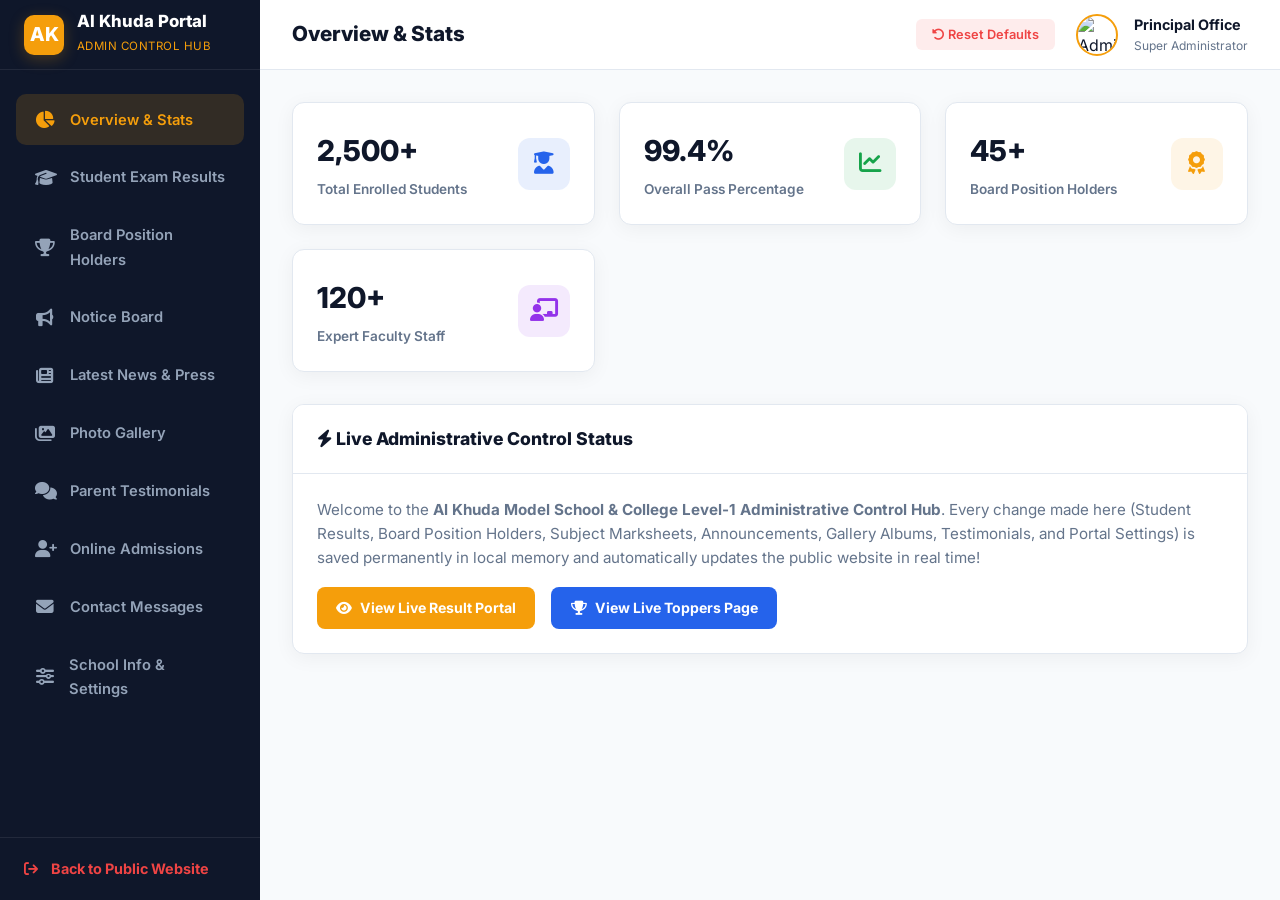
==== dashboard/index.html @ bf07788f "Initial commit" ====
<!DOCTYPE html>
<html lang="en">
<head>
  <meta charset="UTF-8">
  <meta name="viewport" content="width=device-width, initial-scale=1.0">
  <title>Central Admin & Data Control Dashboard | Al Khuda Model School & College</title>
  
  <link rel="stylesheet" href="https://cdnjs.cloudflare.com/ajax/libs/font-awesome/6.4.0/css/all.min.css">
  <link rel="stylesheet" href="../styles.css?v=90.0">
  <link rel="stylesheet" href="dashboard.css?v=90.0">
</head>
<body>

  <!-- Admin Sidebar -->
  <aside class="sidebar">
    <div class="sidebar-header">
      <div class="logo-icon">AK</div>
      <div class="logo-text">
        <h2>Al Khuda Portal</h2>
        <span>Admin Control Hub</span>
      </div>
    </div>

    <nav class="sidebar-menu">
      <div class="menu-item active" data-tab="tab-overview">
        <i class="fa-solid fa-chart-pie"></i>
        <span>Overview & Stats</span>
      </div>
      <div class="menu-item" data-tab="tab-results">
        <i class="fa-solid fa-graduation-cap"></i>
        <span>Student Exam Results</span>
      </div>
      <div class="menu-item" data-tab="tab-toppers">
        <i class="fa-solid fa-trophy"></i>
        <span>Board Position Holders</span>
      </div>
      <div class="menu-item" data-tab="tab-notices">
        <i class="fa-solid fa-bullhorn"></i>
        <span>Notice Board</span>
      </div>
      <div class="menu-item" data-tab="tab-news">
        <i class="fa-solid fa-newspaper"></i>
        <span>Latest News & Press</span>
      </div>
      <div class="menu-item" data-tab="tab-gallery">
        <i class="fa-solid fa-images"></i>
        <span>Photo Gallery</span>
      </div>
      <div class="menu-item" data-tab="tab-testimonials">
        <i class="fa-solid fa-comments"></i>
        <span>Parent Testimonials</span>
      </div>
      <div class="menu-item" data-tab="tab-admissions-submissions">
        <i class="fa-solid fa-user-plus"></i>
        <span>Online Admissions</span>
      </div>
      <div class="menu-item" data-tab="tab-contact-submissions">
        <i class="fa-solid fa-envelope"></i>
        <span>Contact Messages</span>
      </div>
      <div class="menu-item" data-tab="tab-settings">
        <i class="fa-solid fa-sliders"></i>
        <span>School Info & Settings</span>
      </div>
    </nav>

    <div class="sidebar-footer">
      <a href="../index.html" class="exit-btn">
        <i class="fa-solid fa-arrow-right-from-bracket"></i> Back to Public Website
      </a>
    </div>
  </aside>

  <!-- Main Content Wrapper -->
  <div class="main-wrapper">
    
    <!-- Top Navigation Bar -->
    <header class="top-nav">
      <h1 class="page-title" id="pageTitle">Overview & Stats</h1>

      <div class="user-profile">
        <button class="btn-action btn-delete" style="padding: 0.5rem 1rem; font-size: 0.8rem;" onclick="resetSchoolDataToDefault()" title="Reset to Factory Defaults">
          <i class="fa-solid fa-rotate-left"></i> Reset Defaults
        </button>
        <img src="https://images.unsplash.com/photo-1534528741775-53994a69daeb?auto=format&fit=crop&q=80&w=200" alt="Admin" class="user-avatar">
        <div class="user-info">
          <h4>Principal Office</h4>
          <p>Super Administrator</p>
        </div>
      </div>
    </header>

    <!-- Main Content Body -->
    <main class="content-body">
      
      <!-- TAB 1: OVERVIEW & STATS -->
      <section class="dashboard-tab-content active" id="tab-overview">
        <div class="stats-grid" id="overviewStatsGrid">
          <!-- Rendered by dashboard.js -->
        </div>

        <div class="admin-card">
          <div class="card-header">
            <h2 class="card-title"><i class="fa-solid fa-bolt"></i> Live Administrative Control Status</h2>
          </div>
          <div style="padding: 1.5rem;">
            <p style="color: var(--text-muted); font-size: 0.95rem; line-height: 1.6; margin-bottom: 1rem;">
              Welcome to the <strong>Al Khuda Model School & College Level-1 Administrative Control Hub</strong>. Every change made here (Student Results, Board Position Holders, Subject Marksheets, Announcements, Gallery Albums, Testimonials, and Portal Settings) is saved permanently in local memory and automatically updates the public website in real time!
            </p>
            <div style="display: flex; gap: 1rem; flex-wrap: wrap;">
              <a href="../results.html" target="_blank" class="btn-primary-admin" style="text-decoration: none;"><i class="fa-solid fa-eye"></i> View Live Result Portal</a>
              <a href="../toppers.html" target="_blank" class="btn-primary-admin" style="background: #2563eb; text-decoration: none;"><i class="fa-solid fa-trophy"></i> View Live Toppers Page</a>
            </div>
          </div>
        </div>
      </section>

      <!-- TAB 2: STUDENT EXAM RESULTS DATABASE -->
      <section class="dashboard-tab-content" id="tab-results">
        <div class="admin-card">
          <div class="card-header">
            <h2 class="card-title"><i class="fa-solid fa-graduation-cap"></i> Student Results Database & Marksheet Generator</h2>
            <button class="btn-primary-admin" id="openAddStudentModalBtn">
              <i class="fa-solid fa-user-plus"></i> Add New Student & Marksheet
            </button>
          </div>

          <div style="padding: 1.2rem 1.5rem; background: #f8fafc; border-bottom: 1px solid var(--border-color);">
            <div class="search-input-wrapper">
              <i class="fa-solid fa-magnifying-glass"></i>
              <input type="text" class="search-input" id="adminSearchInput" placeholder="Search by Roll No, Student Name or Class..." onkeyup="filterAdminResults()">
            </div>
          </div>

          <div style="overflow-x: auto;">
            <table class="admin-table">
              <thead>
                <tr>
                  <th>Roll No</th>
                  <th>Student Name</th>
                  <th>Father Name</th>
                  <th>Class & Section</th>
                  <th>Total Marks</th>
                  <th>Percentage</th>
                  <th>Grade</th>
                  <th>Actions</th>
                </tr>
              </thead>
              <tbody id="adminResultsTableBody">
                <!-- Rendered by dashboard.js -->
              </tbody>
            </table>
          </div>
        </div>
      </section>

      <!-- TAB 3: TOPPERS & BOARD POSITION HOLDERS -->
      <section class="dashboard-tab-content" id="tab-toppers">
        <div class="admin-card" style="margin-bottom: 2rem;">
          <div class="card-header">
            <h2 class="card-title"><i class="fa-solid fa-award"></i> Home Page Multi-Card Showcase Slider Toppers</h2>
            <button class="btn-primary-admin" id="openAddBoardTopperBtn">
              <i class="fa-solid fa-plus"></i> Add Board / Class Position Holder
            </button>
          </div>
          <div style="overflow-x: auto;">
            <table class="admin-table">
              <thead>
                <tr>
                  <th>Rank</th>
                  <th>Photo</th>
                  <th>Student Name</th>
                  <th>Board / Institution Title</th>
                  <th>Class & Group</th>
                  <th>Marks (% Percentage)</th>
                  <th>Honor Badge</th>
                  <th>Action</th>
                </tr>
              </thead>
              <tbody id="adminHomeToppersTableBody">
                <!-- Rendered by dashboard.js -->
              </tbody>
            </table>
          </div>
        </div>

        <div class="admin-card">
          <div class="card-header">
            <h2 class="card-title"><i class="fa-solid fa-medal"></i> Toppers Page Top 3 Overall Stars (Gold, Silver, Bronze)</h2>
          </div>
          <div style="overflow-x: auto;">
            <table class="admin-table">
              <thead>
                <tr>
                  <th>Rank</th>
                  <th>Photo</th>
                  <th>Student Name</th>
                  <th>Board Title</th>
                  <th>Class</th>
                  <th>Marks</th>
                  <th>Medal Badge</th>
                </tr>
              </thead>
              <tbody id="adminOverallToppersTableBody">
                <!-- Rendered by dashboard.js -->
              </tbody>
            </table>
          </div>
        </div>
      </section>

      <!-- TAB 4: NOTICE BOARD -->
      <section class="dashboard-tab-content" id="tab-notices">
        <div class="admin-card">
          <div class="card-header">
            <h2 class="card-title"><i class="fa-solid fa-bullhorn"></i> Notice Board & Campus Announcements</h2>
            <button class="btn-primary-admin" id="openAddNoticeModalBtn">
              <i class="fa-solid fa-plus"></i> Post Announcement
            </button>
          </div>
          <div style="overflow-x: auto;">
            <table class="admin-table">
              <thead>
                <tr>
                  <th>Date</th>
                  <th>Category</th>
                  <th>Notice Title</th>
                  <th>Description</th>
                  <th>Action</th>
                </tr>
              </thead>
              <tbody id="adminNoticesContainer">
                <!-- Rendered by dashboard.js -->
              </tbody>
            </table>
          </div>
        </div>
      </section>

      <!-- TAB 5: LATEST NEWS & PRESS ARTICLES -->
      <section class="dashboard-tab-content" id="tab-news">
        <div class="admin-card">
          <div class="card-header">
            <h2 class="card-title"><i class="fa-solid fa-newspaper"></i> Campus News & Press Articles</h2>
            <button class="btn-primary-admin" id="openAddNewsModalBtn">
              <i class="fa-solid fa-plus"></i> Post News Article
            </button>
          </div>
          <div style="overflow-x: auto;">
            <table class="admin-table">
              <thead>
                <tr>
                  <th>Photo</th>
                  <th>Date</th>
                  <th>Tag / Category</th>
                  <th>Article Title</th>
                  <th>Summary Snippet</th>
                  <th>Action</th>
                </tr>
              </thead>
              <tbody id="adminNewsContainer">
                <!-- Rendered by dashboard.js -->
              </tbody>
            </table>
          </div>
        </div>
      </section>

      <!-- TAB 5: PHOTO GALLERY -->
      <section class="dashboard-tab-content" id="tab-gallery">
        <div class="admin-card" style="padding: 1.5rem;">
          <div style="display: flex; align-items: center; justify-content: space-between; margin-bottom: 1.5rem;">
            <h2 class="card-title"><i class="fa-solid fa-images"></i> Campus & Event Photo Gallery</h2>
            <button class="btn-primary-admin" id="openAddGalleryModalBtn">
              <i class="fa-solid fa-plus"></i> Add Gallery Photo
            </button>
          </div>
          <div style="display: grid; grid-template-columns: repeat(auto-fill, minmax(250px, 1fr)); gap: 1.5rem;" id="adminGalleryContainer">
            <!-- Rendered by dashboard.js -->
          </div>
        </div>
      </section>

      <!-- TAB 6: TESTIMONIALS -->
      <section class="dashboard-tab-content" id="tab-testimonials">
        <div class="admin-card">
          <div class="card-header">
            <h2 class="card-title"><i class="fa-solid fa-comments"></i> Parent & Alumni Testimonials</h2>
            <button class="btn-primary-admin" id="openAddTestimonialBtn">
              <i class="fa-solid fa-plus"></i> Add Testimonial
            </button>
          </div>
          <div style="overflow-x: auto;">
            <table class="admin-table">
              <thead>
                <tr>
                  <th>Photo</th>
                  <th>Parent / Alumni Name</th>
                  <th>Role / Designation</th>
                  <th>Feedback Comment</th>
                  <th>Rating</th>
                  <th>Action</th>
                </tr>
              </thead>
              <tbody id="adminTestimonialsContainer">
                <!-- Rendered by dashboard.js -->
              </tbody>
            </table>
          </div>
        </div>
      </section>

      <!-- TAB 7: ONLINE ADMISSION APPLICATIONS RECEIVED -->
      <section class="dashboard-tab-content" id="tab-admissions-submissions">
        <div class="admin-card">
          <div class="card-header">
            <h2 class="card-title"><i class="fa-solid fa-user-plus"></i> Online Admission Applications (Received from admissions.html)</h2>
          </div>
          <div style="overflow-x: auto;">
            <table class="admin-table">
              <thead>
                <tr>
                  <th>Date</th>
                  <th>Student Name</th>
                  <th>Father Name</th>
                  <th>Applied Class</th>
                  <th>Phone / Email</th>
                  <th>Status</th>
                  <th>Actions</th>
                </tr>
              </thead>
              <tbody id="adminAdmissionsContainer">
                <!-- Rendered by dashboard.js -->
              </tbody>
            </table>
          </div>
        </div>
      </section>

      <!-- TAB 8: CONTACT INQUIRIES RECEIVED -->
      <section class="dashboard-tab-content" id="tab-contact-submissions">
        <div class="admin-card">
          <div class="card-header">
            <h2 class="card-title"><i class="fa-solid fa-envelope"></i> Contact & Inquiry Messages (Received from contact.html)</h2>
          </div>
          <div style="overflow-x: auto;">
            <table class="admin-table">
              <thead>
                <tr>
                  <th>Date</th>
                  <th>Sender Name & Email</th>
                  <th>Inquiry Subject</th>
                  <th>Message Body</th>
                  <th>Action</th>
                </tr>
              </thead>
              <tbody id="adminContactContainer">
                <!-- Rendered by dashboard.js -->
              </tbody>
            </table>
          </div>
        </div>
      </section>

      <!-- TAB 9: SCHOOL SETTINGS -->
      <section class="dashboard-tab-content" id="tab-settings">
        <div class="admin-card" style="padding: 2rem;">
          <h2 class="card-title" style="margin-bottom: 1.5rem;"><i class="fa-solid fa-sliders"></i> Portal & Institution Configuration</h2>
          <form id="schoolSettingsForm">
            <div style="display: grid; grid-template-columns: 1fr 1fr; gap: 1.2rem;">
              <div class="form-group">
                <label>Institution Name</label>
                <input type="text" class="form-control" id="setSchoolName" required>
              </div>
              <div class="form-group">
                <label>Official Tagline</label>
                <input type="text" class="form-control" id="setSchoolTagline" required>
              </div>
            </div>

            <div style="display: grid; grid-template-columns: 1fr 1fr; gap: 1.2rem;">
              <div class="form-group">
                <label>Contact Phone</label>
                <input type="text" class="form-control" id="setSchoolPhone" required>
              </div>
              <div class="form-group">
                <label>Contact Email</label>
                <input type="email" class="form-control" id="setSchoolEmail" required>
              </div>
            </div>

            <h3 style="font-size: 1.1rem; font-weight: 800; margin: 1.5rem 0 1rem 0; color: #0f172a; border-top: 1px solid var(--border-color); padding-top: 1.2rem;">
              Homepage Highlight Statistics
            </h3>

            <div style="display: grid; grid-template-columns: 1fr 1fr 1fr 1fr; gap: 1rem;">
              <div class="form-group">
                <label>Total Enrolled Students</label>
                <input type="text" class="form-control" id="setStudentsCount" placeholder="e.g. 2,500+" required>
              </div>
              <div class="form-group">
                <label>Pass Percentage</label>
                <input type="text" class="form-control" id="setPassPercentage" placeholder="e.g. 99.4%" required>
              </div>
              <div class="form-group">
                <label>Board Positions</label>
                <input type="text" class="form-control" id="setBoardPositions" placeholder="e.g. 45+" required>
              </div>
              <div class="form-group">
                <label>Expert Faculty Staff</label>
                <input type="text" class="form-control" id="setExpertFaculty" placeholder="e.g. 120+" required>
              </div>
            </div>

            <button class="btn-primary-admin" type="submit" style="margin-top: 1rem;"><i class="fa-solid fa-floppy-disk"></i> Save Portal Settings</button>
          </form>
        </div>
      </section>

    </main>
  </div>

  <!-- MODAL 1: ADD STUDENT RESULT & SUBJECT MARKSHEET -->
  <div class="modal-backdrop" id="addStudentModal">
    <div class="modal-content" style="max-width: 700px; padding: 2rem; background: #ffffff; border-radius: 16px; max-height: 90vh; overflow-y: auto;">
      <button class="modal-close-btn" id="closeAddStudentModalBtn"><i class="fa-solid fa-xmark"></i></button>

      <h2 style="font-size: 1.35rem; font-weight: 800; margin-bottom: 1.2rem; color: #0f172a;"><i class="fa-solid fa-user-plus"></i> Add New Student & Marksheet</h2>
      
      <form id="addStudentForm">
        <div style="display: grid; grid-template-columns: 1fr 1fr; gap: 1rem;">
          <div class="form-group">
            <label>Roll Number</label>
            <input type="text" class="form-control" id="newRollNo" placeholder="e.g. 1009" required>
          </div>
          <div class="form-group">
            <label>Student Name</label>
            <input type="text" class="form-control" id="newName" placeholder="e.g. Syed Ali Hassan" required>
          </div>
        </div>

        <div style="display: grid; grid-template-columns: 1fr 1fr 1fr; gap: 1rem;">
          <div class="form-group">
            <label>Father's Name</label>
            <input type="text" class="form-control" id="newFatherName" placeholder="e.g. Hassan Raza" required>
          </div>
          <div class="form-group">
            <label>Class Name</label>
            <input type="text" class="form-control" id="newClass" placeholder="e.g. Class 10th" required>
          </div>
          <div class="form-group">
            <label>Section</label>
            <input type="text" class="form-control" id="newSection" placeholder="e.g. A" required>
          </div>
        </div>

        <div class="form-group">
          <label>Position in Class / Board Status</label>
          <input type="text" class="form-control" id="newPosition" placeholder="e.g. 1st Position / Pass (Distinction)">
        </div>

        <!-- Subject Marks Rows Builder -->
        <div style="background: #f8fafc; padding: 1.2rem; border-radius: 12px; border: 1px solid var(--border-color); margin-bottom: 1.5rem;">
          <div style="display: flex; align-items: center; justify-content: space-between; margin-bottom: 0.8rem;">
            <h4 style="font-size: 0.95rem; font-weight: 800; color: #0f172a;"><i class="fa-solid fa-list-ol"></i> Subject-by-Subject Marks Breakdown</h4>
            <button type="button" class="btn-action btn-edit" id="addSubjectRowBtn"><i class="fa-solid fa-plus"></i> Add Subject</button>
          </div>

          <div id="subjectsInputContainer">
            <div class="subject-row" style="display: grid; grid-template-columns: 2fr 1fr 1fr 40px; gap: 0.8rem; margin-bottom: 0.6rem; align-items: center;">
              <input type="text" class="form-control sub-name" value="English" required>
              <input type="number" class="form-control sub-total" value="100" required>
              <input type="number" class="form-control sub-obtained" placeholder="Obtained" required>
              <div></div>
            </div>
            <div class="subject-row" style="display: grid; grid-template-columns: 2fr 1fr 1fr 40px; gap: 0.8rem; margin-bottom: 0.6rem; align-items: center;">
              <input type="text" class="form-control sub-name" value="Mathematics" required>
              <input type="number" class="form-control sub-total" value="100" required>
              <input type="number" class="form-control sub-obtained" placeholder="Obtained" required>
              <div></div>
            </div>
          </div>
        </div>

        <div style="display: flex; gap: 1rem; justify-content: flex-end;">
          <button type="submit" class="btn-primary-admin"><i class="fa-solid fa-check"></i> Generate & Save Marksheet</button>
        </div>
      </form>
    </div>
  </div>

  <!-- MODAL 2: ADD BOARD TOPPER / POSITION HOLDER -->
  <div class="modal-backdrop" id="addBoardTopperModal">
    <div class="modal-content" style="max-width: 650px; padding: 2rem; background: #ffffff; border-radius: 16px; max-height: 90vh; overflow-y: auto;">
      <button class="modal-close-btn" id="closeAddBoardTopperBtn"><i class="fa-solid fa-xmark"></i></button>

      <h2 style="font-size: 1.35rem; font-weight: 800; margin-bottom: 1.2rem; color: #0f172a;"><i class="fa-solid fa-trophy"></i> Add Board / Class Position Holder</h2>

      <form id="addBoardTopperForm">
        <div style="display: grid; grid-template-columns: 1fr 1fr; gap: 1rem;">
          <div class="form-group">
            <label>Board / Institution Name</label>
            <input type="text" class="form-control" id="topperBoardName" placeholder="e.g. 1st Position - FBISE Board" required>
          </div>
          <div class="form-group">
            <label>Honor Badge</label>
            <input type="text" class="form-control" id="topperBadge" placeholder="e.g. 🥇 Gold Medalist" required>
          </div>
        </div>

        <div style="display: grid; grid-template-columns: 1fr 1fr; gap: 1rem;">
          <div class="form-group">
            <label>Student Name</label>
            <input type="text" class="form-control" id="topperName" placeholder="e.g. Muhammad Hamza" required>
          </div>
          <div class="form-group">
            <label>Father's Name</label>
            <input type="text" class="form-control" id="topperFatherName" placeholder="e.g. Tariq Mahmood" required>
          </div>
        </div>

        <div style="display: grid; grid-template-columns: 1fr 1fr 1fr; gap: 1rem;">
          <div class="form-group">
            <label>Class & Group</label>
            <input type="text" class="form-control" id="topperClass" placeholder="e.g. 2nd Year Pre-Medical" required>
          </div>
          <div class="form-group">
            <label>Roll Number</label>
            <input type="text" class="form-control" id="topperRollNo" placeholder="e.g. 2201" required>
          </div>
          <div class="form-group">
            <label>Marks (Obtained / Total)</label>
            <input type="text" class="form-control" id="topperMarks" placeholder="e.g. 1062 / 1100" required>
          </div>
        </div>

        <div style="display: grid; grid-template-columns: 1fr 1fr; gap: 1rem;">
          <div class="form-group">
            <label>Percentage</label>
            <input type="text" class="form-control" id="topperPct" placeholder="e.g. 96.54%" required>
          </div>
          <div class="form-group">
            <label>Showcase Location</label>
            <select class="form-control" id="topperLocationSelect">
              <option value="home">Home Page Multi-Card Slider (index.html)</option>
              <option value="toppers_page">Toppers Page Top 3 Stars (toppers.html)</option>
              <option value="both" selected>Both Home & Toppers Page</option>
            </select>
          </div>
        </div>

        <div class="form-group">
          <label><i class="fa-solid fa-upload"></i> Upload Student Photo from Device / Gallery</label>
          <input type="file" class="form-control" id="topperPhotoFile" accept="image/*" style="padding: 0.5rem;">
          <div id="topperPhotoPreviewBox" style="margin-top: 0.5rem; display: none;">
            <img id="topperPhotoPreview" style="max-height: 90px; border-radius: 8px; border: 1px solid var(--border-color);">
          </div>
        </div>

        <div class="form-group">
          <label>Student Statement / Quote</label>
          <input type="text" class="form-control" id="topperQuote" placeholder="e.g. Success comes with hard work and guidance from Al Khuda faculty.">
        </div>

        <div style="display: flex; gap: 1rem; justify-content: flex-end; margin-top: 1rem;">
          <button type="submit" class="btn-primary-admin"><i class="fa-solid fa-check"></i> Save Board Topper</button>
        </div>
      </form>
    </div>
  </div>

  <!-- MODAL 3: ADD ANNOUNCEMENT / NOTICE -->
  <div class="modal-backdrop" id="addNoticeModal">
    <div class="modal-content" style="max-width: 550px; padding: 2rem; background: #ffffff; border-radius: 16px;">
      <button class="modal-close-btn" id="closeAddNoticeModalBtn"><i class="fa-solid fa-xmark"></i></button>

      <h2 style="font-size: 1.35rem; font-weight: 800; margin-bottom: 1.2rem; color: #0f172a;"><i class="fa-solid fa-bullhorn"></i> Post New Announcement</h2>

      <form id="addNoticeForm">
        <div class="form-group">
          <label>Notice Title</label>
          <input type="text" class="form-control" id="noticeTitle" placeholder="e.g. Admissions Open Session 2026-27" required>
        </div>

        <div style="display: grid; grid-template-columns: 1fr 1fr; gap: 1rem;">
          <div class="form-group">
            <label>Category</label>
            <select class="form-control" id="noticeCategory">
              <option value="Result">Result</option>
              <option value="Admissions">Admissions</option>
              <option value="Event">Event</option>
              <option value="Sports">Sports</option>
            </select>
          </div>
          <div class="form-group">
            <label>Date</label>
            <input type="text" class="form-control" id="noticeDate" placeholder="e.g. 05 Aug 2026">
          </div>
        </div>

        <div class="form-group">
          <label>Description</label>
          <textarea class="form-control" id="noticeDesc" rows="4" placeholder="Detailed notice announcement text..." required></textarea>
        </div>

        <button type="submit" class="btn-primary-admin" style="width: 100%; justify-content: center;"><i class="fa-solid fa-paper-plane"></i> Publish Notice</button>
      </form>
    </div>
  </div>

  <!-- MODAL 3.5: ADD NEWS ARTICLE -->
  <div class="modal-backdrop" id="addNewsModal">
    <div class="modal-content" style="max-width: 580px; padding: 2rem; background: #ffffff; border-radius: 16px;">
      <button class="modal-close-btn" id="closeAddNewsModalBtn"><i class="fa-solid fa-xmark"></i></button>

      <h2 style="font-size: 1.35rem; font-weight: 800; margin-bottom: 1.2rem; color: #0f172a;"><i class="fa-solid fa-newspaper"></i> Post News Article</h2>

      <form id="addNewsForm">
        <div class="form-group">
          <label>News Article Title</label>
          <input type="text" class="form-control" id="newsTitle" placeholder="e.g. Mid-Term Examination Date Sheet Announced" required>
        </div>

        <div style="display: grid; grid-template-columns: 1fr 1fr; gap: 1rem;">
          <div class="form-group">
            <label>Tag / Category</label>
            <input type="text" class="form-control" id="newsTag" placeholder="e.g. Urgent / Academic / Sports" required>
          </div>
          <div class="form-group">
            <label>Date</label>
            <input type="text" class="form-control" id="newsDate" placeholder="e.g. 05 Aug 2026">
          </div>
        </div>

        <div class="form-group">
          <label><i class="fa-solid fa-upload"></i> Upload News Cover Image</label>
          <input type="file" class="form-control" id="newsImgFile" accept="image/*" style="padding: 0.5rem;">
          <div id="newsImgPreviewBox" style="margin-top: 0.5rem; display: none;">
            <img id="newsImgPreview" style="max-height: 90px; border-radius: 8px; border: 1px solid var(--border-color);">
          </div>
        </div>

        <div class="form-group">
          <label>Summary / Details</label>
          <textarea class="form-control" id="newsSummary" rows="4" placeholder="Brief news summary text..." required></textarea>
        </div>

        <button type="submit" class="btn-primary-admin" style="width: 100%; justify-content: center;"><i class="fa-solid fa-paper-plane"></i> Publish News Article</button>
      </form>
    </div>
  </div>

  <!-- MODAL 4: ADD GALLERY PHOTO -->
  <div class="modal-backdrop" id="addGalleryModal">
    <div class="modal-content" style="max-width: 550px; padding: 2rem; background: #ffffff; border-radius: 16px;">
      <button class="modal-close-btn" id="closeAddGalleryModalBtn"><i class="fa-solid fa-xmark"></i></button>

      <h2 style="font-size: 1.35rem; font-weight: 800; margin-bottom: 1.2rem; color: #0f172a;"><i class="fa-solid fa-image"></i> Add Photo to Gallery</h2>

      <form id="addGalleryForm">
        <div class="form-group">
          <label>Photo Title</label>
          <input type="text" class="form-control" id="galleryTitle" placeholder="e.g. Science Fair & Robotics Lab" required>
        </div>

        <div class="form-group">
          <label>Category</label>
          <select class="form-control" id="galleryCategory">
            <option value="campus">Campus</option>
            <option value="labs">Labs</option>
            <option value="events">Events</option>
            <option value="sports">Sports</option>
          </select>
        </div>

        <div class="form-group">
          <label><i class="fa-solid fa-upload"></i> Upload Image File from Device / Gallery</label>
          <input type="file" class="form-control" id="galleryImgFile" accept="image/*" style="padding: 0.5rem;" required>
          <div id="galleryImgPreviewBox" style="margin-top: 0.5rem; display: none;">
            <img id="galleryImgPreview" style="max-height: 100px; border-radius: 8px; border: 1px solid var(--border-color);">
          </div>
        </div>

        <div class="form-group">
          <label>Description</label>
          <input type="text" class="form-control" id="galleryDesc" placeholder="Brief description of the photo">
        </div>

        <button type="submit" class="btn-primary-admin" style="width: 100%; justify-content: center;"><i class="fa-solid fa-cloud-arrow-up"></i> Upload Photo</button>
      </form>
    </div>
  </div>

  <!-- MODAL 5: ADD TESTIMONIAL -->
  <div class="modal-backdrop" id="addTestimonialModal">
    <div class="modal-content" style="max-width: 550px; padding: 2rem; background: #ffffff; border-radius: 16px;">
      <button class="modal-close-btn" id="closeAddTestimonialBtn"><i class="fa-solid fa-xmark"></i></button>

      <h2 style="font-size: 1.35rem; font-weight: 800; margin-bottom: 1.2rem; color: #0f172a;"><i class="fa-solid fa-comment-dots"></i> Add Parent / Alumni Testimonial</h2>

      <form id="addTestimonialForm">
        <div style="display: grid; grid-template-columns: 1fr 1fr; gap: 1rem;">
          <div class="form-group">
            <label>Name</label>
            <input type="text" class="form-control" id="testiName" placeholder="e.g. Dr. Khalid Mansoor" required>
          </div>
          <div class="form-group">
            <label>Role / Designation</label>
            <input type="text" class="form-control" id="testiRole" placeholder="e.g. Parent of Board Topper" required>
          </div>
        </div>

        <div class="form-group">
          <label>Comment / Feedback</label>
          <textarea class="form-control" id="testiComment" rows="3" placeholder="Feedback comment..." required></textarea>
        </div>

        <div class="form-group">
          <label><i class="fa-solid fa-upload"></i> Upload Parent/Student Photo</label>
          <input type="file" class="form-control" id="testiPhotoFile" accept="image/*" style="padding: 0.5rem;">
          <div id="testiPhotoPreviewBox" style="margin-top: 0.5rem; display: none;">
            <img id="testiPhotoPreview" style="max-height: 80px; border-radius: 50%; border: 1px solid var(--border-color);">
          </div>
        </div>

        <button type="submit" class="btn-primary-admin" style="width: 100%; justify-content: center;"><i class="fa-solid fa-check"></i> Save Testimonial</button>
      </form>
    </div>
  </div>

  <!-- Printable Marksheet Modal Container -->
  <div class="modal-backdrop" id="reportCardModal">
    <div class="modal-content" style="max-width: 750px;">
      <button class="modal-close-btn" id="closeReportCardBtn"><i class="fa-solid fa-xmark"></i></button>

      <div id="reportCardContainer">
        <!-- Rendered by script.js -->
      </div>

      <div class="report-actions">
        <button class="btn btn-secondary" onclick="window.print();">
          <i class="fa-solid fa-print"></i> Print Marksheet
        </button>
        <button class="btn btn-primary" id="closeReportCardFooterBtn">
          Close Window
        </button>
      </div>
    </div>
  </div>

  <script src="../data.js?v=90.0"></script>
  <script src="../script.js?v=90.0"></script>
  <script src="dashboard.js?v=90.0"></script>
</body>
</html>
---- styles.css ----
/* ==========================================================================
   Al Khuda Model School & College - Luxury Clean & Professional Design System
   ========================================================================== */

@import url('https://fonts.googleapis.com/css2?family=Cinzel:wght@600;700;800&family=Inter:wght@300;400;500;600;700;800&family=Outfit:wght@400;500;600;700;800&display=swap');

:root {
  /* Default Theme: Premium White & Gold Luxury Palette */
  --bg-main: #f8fafc;
  --bg-secondary: #ffffff;
  --bg-card: #ffffff;
  --bg-card-hover: #ffffff;
  
  --accent-gold: #d97706; /* Rich Amber Gold */
  --accent-gold-gradient: linear-gradient(135deg, #f59e0b 0%, #d97706 100%);
  --accent-gold-glow: rgba(217, 119, 6, 0.25);
  --accent-cyan: #0284c7;
  --accent-blue: #2563eb;
  --accent-emerald: #16a34a;
  --accent-rose: #e11d48;
  
  --text-primary: #0f172a; /* Deep Slate Navy */
  --text-secondary: #475569;
  --text-muted: #94a3b8;
  
  --border-color: rgba(226, 232, 240, 0.9);
  --border-gold: rgba(217, 119, 6, 0.35);

  --font-heading: 'Outfit', 'Cinzel', sans-serif;
  --font-body: 'Inter', sans-serif;

  --shadow-sm: 0 4px 20px rgba(15, 23, 42, 0.05);
  --shadow-md: 0 10px 30px rgba(15, 23, 42, 0.08);
  --shadow-lg: 0 20px 45px rgba(15, 23, 42, 0.12);
  --shadow-gold: 0 12px 30px rgba(217, 119, 6, 0.2);

  --radius-sm: 10px;
  --radius-md: 18px;
  --radius-lg: 24px;
  --radius-full: 9999px;
  
  --transition: all 0.35s cubic-bezier(0.16, 1, 0.3, 1);
}

/* Dark Theme Variables */
[data-theme="dark"] {
  --bg-main: #090d16;
  --bg-secondary: #0f172a;
  --bg-card: rgba(30, 41, 59, 0.85);
  --bg-card-hover: rgba(47, 63, 90, 0.95);
  --text-primary: #f8fafc;
  --text-secondary: #94a3b8;
  --text-muted: #64748b;
  --border-color: rgba(255, 255, 255, 0.1);
  --border-gold: rgba(255, 183, 3, 0.35);
  --accent-gold: #ffb703;
  --shadow-sm: 0 4px 12px rgba(0, 0, 0, 0.25);
  --shadow-lg: 0 20px 40px rgba(0, 0, 0, 0.5);
}

/* Smooth Scroll & Scroll-Driven Reveal Animations */
html {
  scroll-behavior: smooth !important;
}

.reveal-on-scroll {
  opacity: 0;
  transform: translateY(35px);
  transition: opacity 0.85s cubic-bezier(0.16, 1, 0.3, 1), transform 0.85s cubic-bezier(0.16, 1, 0.3, 1);
  will-change: opacity, transform;
}

.reveal-on-scroll.is-visible {
  opacity: 1;
  transform: translateY(0);
}

/* Keyframes Animations */
@keyframes fadeInUp {
  from {
    opacity: 0;
    transform: translateY(20px);
  }
  to {
    opacity: 1;
    transform: translateY(0);
  }
}

@keyframes floatSmooth {
  0%, 100% { transform: translateY(0); }
  50% { transform: translateY(-8px); }
}

@keyframes pulseGlow {
  0%, 100% { box-shadow: 0 0 15px rgba(217, 119, 6, 0.2); }
  50% { box-shadow: 0 0 30px rgba(217, 119, 6, 0.45); }
}

/* Reset & Global */
* {
  margin: 0;
  padding: 0;
  box-sizing: border-box;
}

html {
  scroll-behavior: smooth;
  font-size: 16px;
}

body {
  background-color: var(--bg-main);
  color: var(--text-primary);
  font-family: var(--font-body);
  line-height: 1.65;
  overflow-x: hidden;
  transition: background-color 0.4s ease, color 0.4s ease;
}

a {
  color: inherit;
  text-decoration: none;
}

button {
  cursor: pointer;
  border: none;
  background: none;
  font-family: inherit;
}

.container {
  max-width: 1320px;
  margin: 0 auto;
  padding: 0 1.5rem;
}

.section {
  padding: 4.5rem 0;
  position: relative;
}

/* Section Header */
.section-header {
  text-align: center;
  max-width: 750px;
  margin: 0 auto 3rem auto;
}

.section-tag {
  display: inline-block;
  padding: 0.4rem 1.2rem;
  background: rgba(217, 119, 6, 0.1);
  border: 1px solid var(--border-gold);
  color: var(--accent-gold);
  border-radius: var(--radius-full);
  font-size: 0.82rem;
  font-weight: 700;
  letter-spacing: 1.5px;
  text-transform: uppercase;
  margin-bottom: 0.8rem;
}

.section-title {
  font-family: var(--font-heading);
  font-size: 2.3rem;
  font-weight: 800;
  line-height: 1.2;
  margin-bottom: 0.8rem;
  color: var(--text-primary);
  letter-spacing: -0.5px;
}

.section-subtitle {
  color: var(--text-secondary);
  font-size: 1.05rem;
}

/* Page Banner for Sub-Pages */
.page-banner {
  display: none !important;
}

.page-banner::after {
  content: '';
  position: absolute;
  top: 0; right: 0; bottom: 0; left: 0;
  background: radial-gradient(circle at 80% 20%, rgba(217, 119, 6, 0.15) 0%, transparent 60%);
  pointer-events: none;
}

.page-banner-title {
  font-family: var(--font-heading);
  font-size: 2.8rem;
  font-weight: 800;
  margin-bottom: 0.8rem;
  color: #ffffff;
  letter-spacing: -0.5px;
}

.breadcrumb {
  display: inline-flex;
  align-items: center;
  gap: 0.6rem;
  font-size: 0.9rem;
  color: #94a3b8;
}

.breadcrumb a {
  color: #fbbf24;
  font-weight: 600;
  transition: var(--transition);
}

.breadcrumb a:hover {
  color: #ffffff;
}

/* Glassmorphism / Cards System */
.glass-card {
  background: var(--bg-card);
  border: 1px solid var(--border-color);
  border-radius: var(--radius-md);
  box-shadow: var(--shadow-sm);
  transition: var(--transition);
}

.glass-card:hover {
  background: var(--bg-card-hover);
  border-color: var(--border-gold);
  box-shadow: var(--shadow-md);
  transform: translateY(-6px);
}

/* Buttons */
.btn {
  display: inline-flex;
  align-items: center;
  justify-content: center;
  gap: 0.5rem;
  padding: 0.75rem 1.5rem !important;
  border-radius: var(--radius-full);
  font-weight: 700;
  font-size: 0.88rem !important;
  white-space: nowrap !important;
  transition: var(--transition);
  flex-shrink: 0;
}

.btn-primary {
  background: var(--accent-gold-gradient);
  color: #ffffff !important;
  box-shadow: var(--shadow-gold);
}

.btn-primary:hover {
  transform: translateY(-2px);
  box-shadow: 0 12px 25px rgba(217, 119, 6, 0.35);
  color: #fff !important;
}

.btn-secondary {
  background: #ffffff;
  border: 1px solid var(--border-color);
  color: var(--text-primary);
  box-shadow: 0 4px 15px rgba(0,0,0,0.04);
}

.btn-secondary:hover {
  background: #f1f5f9;
  border-color: var(--accent-gold);
  color: var(--accent-gold);
  transform: translateY(-2px);
}

/* Header & Top Bar */
.top-bar {
  background: #0f172a;
  color: #cbd5e1;
  font-size: 0.82rem;
  padding: 0.5rem 0;
  border-bottom: 1px solid rgba(255, 255, 255, 0.1);
}

.top-bar-content {
  display: flex;
  justify-content: space-between;
  align-items: center;
}

.top-bar-info {
  display: flex;
  align-items: center;
  gap: 1.8rem;
  font-weight: 500;
}

.top-bar-info .item {
  display: flex;
  align-items: center;
  gap: 0.5rem;
  white-space: nowrap !important;
}

.top-bar-info i {
  color: #fbbf24;
  font-size: 0.9rem;
}

.top-bar-social {
  display: flex;
  align-items: center;
  gap: 1.2rem;
}

.top-bar-social a {
  color: #cbd5e1;
  font-size: 0.9rem;
  transition: var(--transition);
}

.top-bar-social a:hover {
  color: #fbbf24;
}

/* Main Navigation Header */
.header {
  position: sticky;
  top: 0;
  width: 100%;
  z-index: 1000;
  background: rgba(255, 255, 255, 0.98);
  backdrop-filter: blur(20px);
  -webkit-backdrop-filter: blur(20px);
  padding: 0.6rem 0;
  border-bottom: 1px solid var(--border-color);
  box-shadow: 0 4px 20px rgba(15, 23, 42, 0.04);
  transition: var(--transition);
}

[data-theme="dark"] .header {
  background: rgba(9, 13, 22, 0.95);
}

.nav-container {
  display: flex;
  align-items: center;
  justify-content: space-between;
  gap: 1rem;
}

.brand-logo {
  display: flex;
  align-items: center;
  gap: 0.65rem;
  flex-shrink: 0;
}

.logo-badge {
  width: 38px;
  height: 38px;
  background: var(--accent-gold-gradient);
  border-radius: var(--radius-md);
  display: flex;
  align-items: center;
  justify-content: center;
  color: #fff;
  font-weight: 800;
  font-size: 1.15rem;
  box-shadow: var(--shadow-gold);
  flex-shrink: 0;
}

.brand-name {
  font-family: var(--font-heading);
  font-size: 1.2rem;
  font-weight: 800;
  letter-spacing: -0.3px;
  line-height: 1.1;
  color: var(--text-primary);
  white-space: nowrap !important;
}

.brand-sub {
  font-size: 0.62rem;
  color: var(--accent-gold);
  letter-spacing: 1px;
  text-transform: uppercase;
  display: block;
  font-weight: 800;
  white-space: nowrap !important;
  margin-top: 1px;
}

.nav-links {
  display: flex;
  align-items: center;
  gap: 1.2rem;
  list-style: none;
  flex-wrap: nowrap !important;
}

.nav-link {
  font-weight: 600;
  font-size: 0.88rem;
  color: var(--text-secondary);
  position: relative;
  padding: 0.3rem 0;
  white-space: nowrap !important;
  transition: var(--transition);
}

.nav-link:hover, .nav-link.active {
  color: var(--accent-gold);
}

.nav-link.active::after {
  content: '';
  position: absolute;
  bottom: -6px;
  left: 0;
  width: 100%;
  height: 3px;
  background: var(--accent-gold);
  border-radius: 3px;
}

.nav-actions {
  display: flex;
  align-items: center;
  gap: 0.6rem;
  flex-shrink: 0;
}

.theme-toggle-btn {
  display: none !important;
}
}

/* ==========================================================================
   HERO SECTION
   ========================================================================== */
.hero {
  padding-top: 6.5rem !important;
  padding-bottom: 5rem !important;
  display: flex;
  align-items: center;
  position: relative;
  overflow: hidden;
  background: radial-gradient(circle at 90% 10%, rgba(217, 119, 6, 0.08) 0%, transparent 60%),
              radial-gradient(circle at 10% 90%, rgba(37, 99, 235, 0.05) 0%, transparent 60%);
}

.hero-grid {
  display: grid;
  grid-template-columns: 1.2fr 0.8fr;
  gap: 3.5rem;
  align-items: center;
}

.hero-badge {
  display: inline-flex;
  align-items: center;
  gap: 0.5rem;
  padding: 0.45rem 1.2rem;
  background: rgba(217, 119, 6, 0.1);
  border: 1px solid var(--border-gold);
  color: var(--accent-gold);
  border-radius: var(--radius-full);
  font-size: 0.85rem;
  font-weight: 700;
  margin-bottom: 1.5rem;
}

.hero-title {
  font-family: var(--font-heading);
  font-size: 3.4rem;
  font-weight: 800;
  line-height: 1.15;
  margin-bottom: 1.5rem;
  color: var(--text-primary);
  letter-spacing: -1px;
}

.hero-title span {
  background: var(--accent-gold-gradient);
  -webkit-background-clip: text;
  -webkit-text-fill-color: transparent;
}

.hero-description {
  font-size: 1.15rem;
  color: var(--text-secondary);
  margin-bottom: 2.2rem;
  max-width: 600px;
  line-height: 1.75;
}

.hero-ctas {
  display: flex;
  gap: 1.2rem;
  flex-wrap: wrap;
  margin-bottom: 3.5rem;
}

.hero-stats {
  display: grid;
  grid-template-columns: repeat(4, 1fr);
  gap: 1.5rem;
  padding-top: 2rem;
  border-top: 1px solid var(--border-color);
}

.stat-item h3 {
  font-size: 2.2rem;
  font-weight: 800;
  color: var(--accent-gold);
  font-family: var(--font-heading);
  line-height: 1.1;
}

.stat-item p {
  font-size: 0.85rem;
  color: var(--text-secondary);
  font-weight: 600;
}

.hero-visual {
  position: relative;
  width: 100%;
}

.hero-main-card {
  position: relative;
  border-radius: var(--radius-lg);
  overflow: hidden;
  box-shadow: var(--shadow-lg);
  border: 1px solid var(--border-gold);
  background: #ffffff;
  animation: floatSmooth 6s ease-in-out infinite;
}

.hero-img {
  width: 100%;
  height: 440px;
  object-fit: cover;
  display: block;
}

.hero-card-overlay {
  position: absolute;
  bottom: 0;
  left: 0;
  right: 0;
  padding: 2rem;
  background: linear-gradient(to top, rgba(15, 23, 42, 0.95) 0%, rgba(15, 23, 42, 0.6) 70%, transparent 100%);
  color: #ffffff;
}

/* ==========================================================================
   CONTINUOUS 1-FLOW AUTO-SCROLLING LANDSCAPE SHOWCASE (NO SCROLLBARS)
   ========================================================================== */
#homeToppersSlider {
  display: flex !important;
  gap: 1.8rem !important;
  overflow-x: auto !important;
  padding: 1rem 0.5rem !important;
  scrollbar-width: none !important;
  -ms-overflow-style: none !important;
}

#homeToppersSlider::-webkit-scrollbar {
  display: none !important;
  width: 0 !important;
  height: 0 !important;
}

.home-topper-card {
  min-width: 320px !important;
  max-width: 320px !important;
  flex-shrink: 0 !important;
}

.overall-grid {
  display: grid;
  grid-template-columns: repeat(3, 1fr);
  gap: 1.8rem;
  align-items: stretch;
  width: 100%;
}

/* Compact Topper Cards Styling */
.topper-card {
  position: relative;
  padding: 1.8rem 1.4rem;
  text-align: center;
  display: flex;
  flex-direction: column;
  align-items: center;
  border: 1px solid var(--border-color);
  background: #ffffff;
  border-radius: var(--radius-md);
  box-shadow: var(--shadow-sm);
  transition: var(--transition);
}

.topper-card:hover {
  box-shadow: var(--shadow-lg);
  transform: translateY(-6px);
  border-color: var(--border-gold);
}

.topper-card.rank-1 {
  border-color: var(--accent-gold);
  box-shadow: var(--shadow-gold);
  animation: pulseGlow 4s infinite;
  background: linear-gradient(180deg, rgba(254, 243, 199, 0.4) 0%, #ffffff 100%);
}

/* Clean Inner Position Pill Tag - Zero Clipping */
.card-position-tag {
  display: inline-flex;
  align-items: center;
  gap: 0.4rem;
  padding: 0.45rem 1.1rem;
  border-radius: var(--radius-full);
  font-size: 0.8rem;
  font-weight: 800;
  text-transform: uppercase;
  letter-spacing: 0.5px;
  margin-bottom: 0.6rem;
  white-space: nowrap !important;
  box-shadow: 0 4px 12px rgba(0,0,0,0.06);
}

.tag-rank-1 {
  background: var(--accent-gold-gradient);
  color: #ffffff;
  box-shadow: 0 4px 15px rgba(217, 119, 6, 0.35);
}

.tag-rank-2 {
  background: #0f172a;
  color: #fbbf24;
}

.tag-rank-3 {
  background: #e2e8f0;
  color: #0f172a;
  border: 1px solid var(--border-color);
}

.tag-rank-4, .tag-rank-5, .tag-rank-6, .tag-rank-7 {
  background: rgba(217, 119, 6, 0.12);
  color: var(--accent-gold);
  border: 1px solid var(--border-gold);
}

/* Avatar Image Container & Image */
.topper-img-wrapper {
  width: 90px !important;
  height: 90px !important;
  border-radius: 50% !important;
  margin: 0.6rem auto 0.8rem auto !important;
  padding: 3px !important;
  background: var(--accent-gold-gradient) !important;
  flex-shrink: 0 !important;
  overflow: hidden !important;
  position: relative !important;
}

.topper-img {
  width: 100% !important;
  height: 100% !important;
  border-radius: 50% !important;
  object-fit: cover !important;
  display: block !important;
  position: relative !important;
  top: 0 !important;
  left: 0 !important;
  transform: none !important;
}

.topper-name {
  font-size: 1.3rem;
  font-weight: 800;
  margin-bottom: 0.2rem;
  font-family: var(--font-heading);
  color: var(--text-primary);
}

.topper-class {
  color: var(--accent-gold);
  font-size: 0.92rem;
  font-weight: 700;
  margin-bottom: 0.8rem;
}

.topper-stats-box {
  display: flex;
  justify-content: space-around;
  width: 100%;
  padding: 0.8rem;
  background: #f8fafc;
  border: 1px solid var(--border-color);
  border-radius: var(--radius-sm);
  margin-bottom: 1rem;
}

.stat-pill label {
  display: block;
  font-size: 0.72rem;
  color: var(--text-muted);
  text-transform: uppercase;
  font-weight: 600;
}

.stat-pill span {
  font-size: 1rem;
  font-weight: 800;
  color: var(--text-primary);
}

.topper-quote {
  font-size: 0.85rem;
  color: var(--text-secondary);
  font-style: italic;
  margin-top: auto;
}

/* Class-wise Landscape Continuous 1-Flow Auto-Scrolling Slider */
.carousel-wrapper {
  position: relative;
  overflow: hidden;
  padding: 0.5rem 0;
}

/* Smooth white gradient edge mask to eliminate sharp side cuts on cards */
.carousel-wrapper::before,
.carousel-wrapper::after {
  content: '';
  position: absolute;
  top: 0;
  bottom: 0;
  width: 90px;
  z-index: 10;
  pointer-events: none;
}

.carousel-wrapper::before {
  left: 0;
  background: linear-gradient(to right, #ffffff 0%, rgba(255, 255, 255, 0) 100%);
}

.carousel-wrapper::after {
  right: 0;
  background: linear-gradient(to left, #ffffff 0%, rgba(255, 255, 255, 0) 100%);
}

.carousel-controls {
  display: none !important;
}

/* ==========================================================================
   CLASS-WISE LANDSCAPE SCROLLING & PILLS SYSTEM
   ========================================================================== */
.class-filter-pills-wrapper {
  overflow: hidden !important;
  width: 100% !important;
  position: relative !important;
  padding: 0.5rem 0 1.2rem 0 !important;
}

.class-filter-pills {
  display: flex !important;
  gap: 0.8rem !important;
  overflow-x: auto !important;
  scroll-behavior: smooth !important;
  position: relative !important;
  padding: 0.5rem 0.5rem 1rem 0.5rem !important;
  margin-bottom: 0 !important;
  scrollbar-width: none !important;
  -ms-overflow-style: none !important;
}

.class-filter-pills::-webkit-scrollbar {
  display: none !important;
  width: 0 !important;
  height: 0 !important;
}

.filter-pill {
  padding: 0.6rem 1.5rem;
  background: #ffffff;
  border: 1px solid var(--border-color);
  color: var(--text-secondary);
  border-radius: var(--radius-full);
  font-size: 0.92rem;
  font-weight: 700;
  white-space: nowrap !important;
  transition: var(--transition);
  flex-shrink: 0 !important;
  cursor: pointer !important;
}

.filter-pill:hover, .filter-pill.active {
  background: var(--accent-gold) !important;
  color: #ffffff !important;
  border-color: var(--accent-gold) !important;
  box-shadow: var(--shadow-gold) !important;
  transform: translateY(-2px);
}

/* ==========================================================================
   PURE HARDWARE-ACCELERATED GPU MARQUEE ANIMATION FOR LANDSCAPE SHOWCASE
   ========================================================================== */
@keyframes marqueeSlow {
  0% {
    transform: translate3d(0, 0, 0);
  }
  100% {
    transform: translate3d(-50%, 0, 0);
  }
}

.landscape-scroll-container {
  display: flex !important;
  justify-content: flex-start !important;
  gap: 2rem !important;
  overflow-x: visible !important;
  position: relative !important;
  padding: 1.2rem 0.5rem !important;
  width: max-content !important;
  animation: marqueeSlow 110s linear infinite !important;
  will-change: transform;
}

.landscape-scroll-container:hover,
.landscape-scroll-container.is-paused {
  animation-play-state: paused !important;
}

.class-filter-pills {
  display: flex !important;
  gap: 0.8rem !important;
  overflow-x: visible !important;
  position: relative !important;
  padding: 0.5rem 0.5rem 1rem 0.5rem !important;
  width: max-content !important;
  animation: marqueeSlow 90s linear infinite !important;
  will-change: transform;
}

.class-filter-pills:hover,
.class-filter-pills.is-paused {
  animation-play-state: paused !important;
}

/* ==========================================================================
   HIGH-END VISUAL ANIMATIONS FOR TOPPERS SHOWCASE
   ========================================================================== */
@keyframes rankBadgePulse {
  0%, 100% {
    transform: scale(1);
    box-shadow: 0 0 0 0 rgba(217, 119, 6, 0.4);
  }
  50% {
    transform: scale(1.12);
    box-shadow: 0 0 0 6px rgba(217, 119, 6, 0);
  }
}

@keyframes goldShimmerText {
  0% { background-position: 0% 50%; }
  50% { background-position: 100% 50%; }
  100% { background-position: 0% 50%; }
}

.class-group-card {
  min-width: 680px;
  background: #ffffff;
  border: 1px solid var(--border-color);
  border-radius: var(--radius-md);
  padding: 1.8rem;
  flex-shrink: 0;
  box-shadow: 0 4px 20px rgba(0, 0, 0, 0.04);
  transition: all 0.4s cubic-bezier(0.165, 0.84, 0.44, 1) !important;
}

.class-group-card:hover {
  border-color: var(--accent-gold) !important;
  box-shadow: 0 12px 35px rgba(217, 119, 6, 0.15) !important;
  transform: translateY(-6px) scale(1.01) !important;
}

.class-group-header {
  display: flex;
  align-items: center;
  justify-content: space-between;
  margin-bottom: 1.2rem;
  padding-bottom: 0.8rem;
  border-bottom: 1px solid var(--border-color);
}

.class-group-title {
  font-size: 1.25rem;
  font-weight: 800;
  color: var(--accent-gold);
  display: flex;
  align-items: center;
  gap: 0.6rem;
}

.class-group-title i {
  animation: rankBadgePulse 2s infinite ease-in-out;
}

.class-top-three-row {
  display: grid;
  grid-template-columns: repeat(3, 1fr);
  gap: 1.2rem;
}

.mini-topper-item {
  background: #f8fafc;
  border: 1px solid var(--border-color);
  border-radius: var(--radius-sm);
  padding: 1.1rem 0.8rem;
  text-align: center;
  position: relative;
  transition: all 0.35s cubic-bezier(0.34, 1.56, 0.64, 1) !important;
}

.mini-topper-item:hover {
  transform: translateY(-6px) scale(1.04) !important;
  background: #ffffff !important;
  border-color: var(--accent-gold) !important;
  box-shadow: 0 10px 25px rgba(217, 119, 6, 0.18) !important;
}

.mini-rank {
  position: absolute;
  top: 8px;
  left: 8px;
  width: 26px;
  height: 26px;
  border-radius: 50%;
  font-size: 0.78rem;
  font-weight: 800;
  display: flex;
  align-items: center;
  justify-content: center;
  transition: transform 0.3s ease;
}

.mini-topper-item:hover .mini-rank {
  animation: rankBadgePulse 1.2s infinite ease-in-out;
}

.mini-rank.r-1 { background: var(--accent-gold); color: #fff; box-shadow: 0 2px 8px rgba(217,119,6,0.5); }
.mini-rank.r-2 { background: #94a3b8; color: #fff; box-shadow: 0 2px 8px rgba(148,163,184,0.5); }
.mini-rank.r-3 { background: #b45309; color: #fff; box-shadow: 0 2px 8px rgba(180,83,9,0.5); }

.mini-img {
  width: 64px;
  height: 64px;
  border-radius: 50%;
  object-fit: cover;
  margin-bottom: 0.5rem;
  border: 3px solid var(--border-color);
  transition: all 0.4s cubic-bezier(0.34, 1.56, 0.64, 1) !important;
  box-shadow: 0 4px 12px rgba(0, 0, 0, 0.08);
}

.mini-topper-item:hover .mini-img {
  transform: scale(1.14) rotate(4deg) !important;
  border-color: var(--accent-gold) !important;
  box-shadow: 0 8px 20px rgba(217, 119, 6, 0.3) !important;
}

.mini-name {
  font-size: 0.92rem;
  font-weight: 700;
  color: var(--text-primary);
  white-space: nowrap !important;
  overflow: hidden;
  text-overflow: ellipsis;
}

.mini-roll {
  font-size: 0.75rem;
  color: var(--text-muted);
}

.mini-score {
  font-size: 0.95rem;
  font-weight: 800;
  color: var(--accent-gold);
  margin-top: 0.3rem;
}

.carousel-controls {
  display: flex;
  align-items: center;
  justify-content: center;
  gap: 1.5rem;
  margin-top: 2.2rem;
}

.ctrl-btn {
  width: 44px;
  height: 44px;
  border-radius: 50%;
  background: #ffffff;
  border: 1px solid var(--border-color);
  color: var(--text-primary);
  display: flex;
  align-items: center;
  justify-content: center;
  font-size: 1.1rem;
  box-shadow: 0 4px 15px rgba(0,0,0,0.04);
  transition: var(--transition);
}

.ctrl-btn:hover {
  background: var(--accent-gold);
  color: #fff;
  border-color: var(--accent-gold);
}

/* Class Selector Grid Cards */
.class-grid-cards {
  display: grid;
  grid-template-columns: repeat(auto-fill, minmax(260px, 1fr));
  gap: 1.5rem;
  margin-bottom: 3rem;
}

.class-card-item {
  background: #ffffff;
  border: 1px solid var(--border-color);
  border-radius: var(--radius-md);
  padding: 2rem 1.5rem;
  text-align: center;
  cursor: pointer;
  box-shadow: var(--shadow-sm);
  transition: var(--transition);
  position: relative;
}

.class-card-item:hover {
  border-color: var(--accent-gold);
  box-shadow: var(--shadow-md);
  transform: translateY(-6px);
  background: linear-gradient(180deg, rgba(254, 243, 199, 0.3) 0%, #ffffff 100%);
}

.class-card-icon {
  width: 64px;
  height: 64px;
  border-radius: 50%;
  background: rgba(217, 119, 6, 0.1);
  color: var(--accent-gold);
  display: flex;
  align-items: center;
  justify-content: center;
  font-size: 1.6rem;
  margin: 0 auto 1.2rem auto;
  transition: var(--transition);
}

.class-card-item:hover .class-card-icon {
  background: var(--accent-gold);
  color: #fff;
}

.class-card-title {
  font-size: 1.3rem;
  font-weight: 800;
  font-family: var(--font-heading);
  color: var(--text-primary);
  margin-bottom: 0.3rem;
}

.class-card-subtitle {
  font-size: 0.85rem;
  color: var(--text-secondary);
  margin-bottom: 1.2rem;
}

.class-card-btn {
  display: inline-flex;
  align-items: center;
  gap: 0.4rem;
  font-size: 0.85rem;
  font-weight: 700;
  color: var(--accent-gold);
}

/* Results Table */
.results-section {
  background: #f8fafc;
}

.class-result-active-box {
  background: #ffffff;
  border: 1px solid var(--border-gold);
  border-radius: var(--radius-md);
  padding: 1.8rem 2rem;
  margin-bottom: 2rem;
  display: flex;
  align-items: center;
  justify-content: space-between;
  flex-wrap: wrap;
  gap: 1rem;
  box-shadow: var(--shadow-sm);
}

.class-result-active-title {
  font-family: var(--font-heading);
  font-size: 1.6rem;
  font-weight: 800;
  color: var(--accent-gold);
  display: flex;
  align-items: center;
  gap: 0.8rem;
}

.search-filter-box {
  background: #ffffff;
  border: 1px solid var(--border-color);
  border-radius: var(--radius-md);
  padding: 1.2rem 1.5rem;
  margin-bottom: 2rem;
  box-shadow: var(--shadow-sm);
}

.search-input-wrapper {
  position: relative;
}

.search-input-wrapper i {
  position: absolute;
  left: 1.2rem;
  top: 50%;
  transform: translateY(-50%);
  color: var(--text-muted);
}

.search-input {
  width: 100%;
  padding: 0.9rem 1.2rem 0.9rem 3rem;
  background: #f8fafc;
  border: 1px solid var(--border-color);
  border-radius: var(--radius-full);
  color: var(--text-primary);
  font-size: 1rem;
  outline: none;
  transition: var(--transition);
}

.search-input:focus {
  border-color: var(--accent-gold);
  background: #ffffff;
  box-shadow: 0 0 0 3px var(--accent-gold-glow);
}

.table-responsive {
  overflow-x: auto;
  scrollbar-width: none !important;
  -ms-overflow-style: none !important;
  border-radius: var(--radius-md);
  border: 1px solid var(--border-color);
  background: #ffffff;
  box-shadow: var(--shadow-sm);
}

.table-responsive::-webkit-scrollbar {
  display: none !important;
  width: 0 !important;
  height: 0 !important;
}

.results-table {
  width: 100%;
  border-collapse: collapse;
  text-align: left;
  table-layout: auto;
}

.results-table th {
  background: #f1f5f9;
  padding: 1rem 0.85rem !important;
  font-weight: 700;
  font-size: 0.82rem !important;
  color: #1e293b;
  text-transform: uppercase;
  letter-spacing: 0.5px;
  border-bottom: 1px solid var(--border-color);
  white-space: nowrap !important;
}

.results-table td {
  padding: 0.85rem 0.85rem !important;
  border-bottom: 1px solid var(--border-color);
  color: var(--text-secondary);
  font-size: 0.88rem !important;
  white-space: nowrap !important;
}

.results-table tbody tr {
  transition: var(--transition);
  cursor: pointer;
}

.results-table tbody tr:hover {
  background: rgba(254, 243, 199, 0.4);
}

.student-name-cell {
  font-weight: 700;
  color: var(--text-primary);
}

.badge-status {
  display: inline-block;
  padding: 0.25rem 0.75rem;
  border-radius: var(--radius-full);
  font-size: 0.78rem !important;
  font-weight: 700;
  white-space: nowrap !important;
}

.status-pass { background: rgba(22, 163, 74, 0.12); color: #16a34a; border: 1px solid rgba(22, 163, 74, 0.3); }

.view-card-btn {
  padding: 0.38rem 0.8rem !important;
  background: rgba(37, 99, 235, 0.1);
  color: var(--accent-blue);
  border: 1px solid rgba(37, 99, 235, 0.3);
  border-radius: var(--radius-full);
  font-size: 0.8rem !important;
  font-weight: 600;
  white-space: nowrap !important;
  transition: var(--transition);
}

.results-table tbody tr:hover .view-card-btn {
  background: var(--accent-blue);
  color: #fff;
}

/* Gallery Section */
.gallery-filters {
  display: flex;
  justify-content: center;
  gap: 1rem;
  margin-bottom: 2.5rem;
  flex-wrap: wrap;
}

.gallery-grid {
  display: grid;
  grid-template-columns: repeat(auto-fill, minmax(340px, 1fr));
  gap: 2rem;
}

.gallery-card {
  position: relative;
  border-radius: var(--radius-md);
  overflow: hidden;
  height: 280px;
  cursor: pointer;
  box-shadow: var(--shadow-sm);
  transition: var(--transition);
}

.gallery-img {
  width: 100%;
  height: 100%;
  object-fit: cover;
  transition: transform 0.5s cubic-bezier(0.16, 1, 0.3, 1);
}

.gallery-card:hover .gallery-img {
  transform: scale(1.08);
}

.gallery-overlay {
  position: absolute;
  inset: 0;
  background: linear-gradient(to top, rgba(15, 23, 42, 0.9) 0%, transparent 60%);
  display: flex;
  flex-direction: column;
  justify-content: flex-end;
  padding: 1.5rem;
  opacity: 0;
  transition: var(--transition);
}

.gallery-card:hover .gallery-overlay {
  opacity: 1;
}

.gallery-title {
  font-size: 1.2rem;
  font-weight: 700;
  color: #fff;
  margin-bottom: 0.3rem;
}

.gallery-desc {
  font-size: 0.85rem;
  color: #cbd5e1;
}

/* Notice Board */
.notices-grid {
  display: grid;
  grid-template-columns: repeat(3, 1fr);
  gap: 2rem;
}

.notice-card {
  padding: 2.2rem;
  display: flex;
  flex-direction: column;
  background: #ffffff;
  border: 1px solid var(--border-color);
}

.notice-meta {
  display: flex;
  align-items: center;
  justify-content: space-between;
  margin-bottom: 1rem;
}

.notice-date {
  font-size: 0.85rem;
  color: var(--accent-gold);
  font-weight: 700;
}

.notice-category {
  padding: 0.2rem 0.7rem;
  background: #f1f5f9;
  border-radius: var(--radius-sm);
  font-size: 0.75rem;
  font-weight: 700;
  color: #475569;
}

.notice-title {
  font-size: 1.15rem;
  font-weight: 800;
  color: var(--text-primary);
  margin-bottom: 0.8rem;
  line-height: 1.4;
}

.notice-desc {
  font-size: 0.92rem;
  color: var(--text-secondary);
  margin-bottom: 1.8rem;
}

/* Modals System */
.modal-backdrop {
  position: fixed;
  inset: 0;
  background: rgba(15, 23, 42, 0.75);
  backdrop-filter: blur(8px);
  z-index: 2000;
  display: flex;
  align-items: center;
  justify-content: center;
  padding: 1.5rem;
  opacity: 0;
  pointer-events: none;
  transition: opacity 0.3s ease;
}

.modal-backdrop.active {
  opacity: 1;
  pointer-events: auto;
}

.modal-content {
  background: #ffffff;
  border: 1px solid var(--border-gold);
  border-radius: var(--radius-lg);
  max-width: 800px;
  width: 100%;
  max-height: 90vh;
  overflow-y: auto;
  box-shadow: var(--shadow-lg);
  position: relative;
  transform: translateY(20px);
  transition: transform 0.3s ease;
}

.modal-backdrop.active .modal-content {
  transform: translateY(0);
}

.modal-close-btn {
  position: absolute;
  top: 1.2rem;
  right: 1.2rem;
  width: 38px;
  height: 38px;
  border-radius: 50%;
  background: #f1f5f9;
  color: var(--text-primary);
  display: flex;
  align-items: center;
  justify-content: center;
  font-size: 1.2rem;
  z-index: 10;
  transition: var(--transition);
}

.modal-close-btn:hover {
  background: var(--accent-rose);
  color: #fff;
}

/* Footer */
.footer {
  background: #0f172a;
  color: #94a3b8;
  padding: 4.5rem 0 2.5rem 0;
  border-top: 1px solid var(--border-color);
}

.footer-grid {
  display: grid;
  grid-template-columns: 2fr 1fr 1fr 1.5fr;
  gap: 3rem;
  margin-bottom: 3rem;
}

.footer-col h4 {
  font-family: var(--font-heading);
  color: #ffffff;
  font-size: 1.15rem;
  margin-bottom: 1.2rem;
}

.footer-links {
  list-style: none;
}

.footer-links li {
  margin-bottom: 0.6rem;
}

.footer-links a {
  transition: var(--transition);
}

.footer-links a:hover {
  color: #fbbf24;
}

.footer-bottom {
  text-align: center;
  padding-top: 2rem;
  border-top: 1px solid rgba(255, 255, 255, 0.1);
  font-size: 0.85rem;
  color: #64748b;
}

/* Floating WhatsApp */
.floating-whatsapp {
  position: fixed;
  bottom: 2rem;
  right: 2rem;
  width: 56px;
  height: 56px;
  background: #25d366;
  color: #fff;
  border-radius: 50%;
  display: flex;
  align-items: center;
  justify-content: center;
  font-size: 1.8rem;
  box-shadow: 0 10px 25px rgba(37, 211, 102, 0.4);
  z-index: 999;
  transition: var(--transition);
}

.floating-whatsapp:hover {
  transform: scale(1.1);
}

/* Responsive Utilities */
@media (max-width: 1200px) {
  .nav-links { gap: 1rem; }
  .btn { padding: 0.6rem 1rem !important; font-size: 0.82rem !important; }
}

@media (max-width: 1024px) {
  .hero-grid { grid-template-columns: 1fr; text-align: center; }
  .hero-description { margin: 0 auto 2.2rem auto; }
  .hero-ctas { justify-content: center; }
  .hero-stats { grid-template-columns: repeat(2, 1fr); }
  .overall-grid { grid-template-columns: 1fr; }
  .topper-card.rank-1 { transform: none; }
  .notices-grid { grid-template-columns: 1fr; }
  .footer-grid { grid-template-columns: 1fr 1fr; }
  .top-bar-info { display: none; }
}

@media (max-width: 900px) {
  .nav-links { display: none; }
  .hero-title { font-size: 2.5rem; }
  .section-title { font-size: 2rem; }
  .class-group-card { min-width: 100%; }
  .class-top-three-row { grid-template-columns: 1fr; }
  .footer-grid { grid-template-columns: 1fr; }
  .class-grid-cards { grid-template-columns: repeat(2, 1fr); }
}

@media (max-width: 480px) {
  .class-grid-cards { grid-template-columns: 1fr; }
  .hero-stats { grid-template-columns: 1fr; }
}

/* ==========================================================================
   PRINT OPTIMIZATION FOR OFFICIAL MARKSHEET REPORT CARD
   ========================================================================== */
@media print {
  * {
    -webkit-print-color-adjust: exact !important;
    print-color-adjust: exact !important;
  }

  body > *:not(#reportCardModal) {
    display: none !important;
  }

  body * {
    visibility: hidden !important;
  }

  #reportCardModal,
  #reportCardModal *,
  #reportCardContainer,
  #reportCardContainer * {
    visibility: visible !important;
  }

  #reportCardModal {
    position: absolute !important;
    left: 0 !important;
    top: 0 !important;
    width: 100% !important;
    height: auto !important;
    background: #ffffff !important;
    backdrop-filter: none !important;
    padding: 0 !important;
    margin: 0 !important;
  }

  .modal-content {
    border: none !important;
    box-shadow: none !important;
    max-width: 100% !important;
    width: 100% !important;
    max-height: none !important;
    overflow: visible !important;
    padding: 0 !important;
    transform: none !important;
    background: #ffffff !important;
  }

  .report-card-container {
    padding: 1.5cm !important;
    border: 2px solid #0f172a !important;
    border-radius: 0 !important;
    box-shadow: none !important;
    width: 100% !important;
    background: #ffffff !important;
  }

  .modal-close-btn,
  .report-actions {
    display: none !important;
  }

  @page {
    size: A4 portrait;
    margin: 1cm;
  }
}

/* ==========================================================================
   OFFICIAL MARKSHEET REPORT CARD STYLING
   ========================================================================== */
.report-card-container {
  background: #ffffff;
  padding: 2.2rem 1.8rem;
  border-radius: 16px;
  font-family: var(--font-body);
  color: var(--text-primary);
}

.report-header {
  text-align: center;
  margin-bottom: 1.8rem;
  padding-bottom: 1.2rem;
  border-bottom: 2px solid var(--accent-gold);
}

.report-school-title {
  font-family: var(--font-heading);
  font-size: 1.75rem;
  font-weight: 800;
  color: #0f172a;
  margin: 0;
  letter-spacing: -0.3px;
}

.report-subtitle {
  font-size: 0.88rem;
  color: var(--accent-gold);
  font-weight: 700;
  text-transform: uppercase;
  letter-spacing: 1px;
  margin-top: 0.3rem;
}

.report-meta-grid {
  display: grid;
  grid-template-columns: repeat(2, 1fr);
  gap: 0.8rem 2rem;
  background: #f8fafc;
  padding: 1.2rem 1.5rem;
  border-radius: 12px;
  border: 1px solid var(--border-color);
  margin-bottom: 1.6rem;
}

.meta-row {
  display: flex;
  justify-content: space-between;
  align-items: center;
  font-size: 0.92rem;
  padding: 0.4rem 0;
  border-bottom: 1px dashed rgba(226, 232, 240, 0.9);
}

.meta-label {
  font-weight: 600;
  color: var(--text-secondary);
}

.meta-val {
  font-weight: 700;
  color: var(--text-primary);
}

.report-table {
  width: 100%;
  border-collapse: collapse;
  margin-bottom: 1.6rem;
  border-radius: 10px;
  overflow: hidden;
  border: 1px solid var(--border-color);
}

.report-table th {
  background: #0f172a;
  color: #fbbf24;
  padding: 0.9rem 1rem;
  font-size: 0.85rem;
  font-weight: 700;
  text-transform: uppercase;
  letter-spacing: 0.5px;
  text-align: left;
}

.report-table th:nth-child(3),
.report-table th:nth-child(4),
.report-table th:nth-child(5) {
  text-align: center;
}

.report-table td {
  padding: 0.8rem 1rem;
  border-bottom: 1px solid var(--border-color);
  font-size: 0.92rem;
  color: var(--text-primary);
}

.report-table td:nth-child(3),
.report-table td:nth-child(4),
.report-table td:nth-child(5) {
  text-align: center;
}

.report-table tbody tr:nth-child(even) {
  background: #f8fafc;
}

.report-summary-box {
  display: grid;
  grid-template-columns: repeat(3, 1fr);
  gap: 1.2rem;
  margin-bottom: 1.8rem;
}

.summary-item {
  background: linear-gradient(135deg, rgba(254, 243, 199, 0.4) 0%, #ffffff 100%);
  border: 1px solid var(--border-gold);
  border-radius: 12px;
  padding: 1.1rem;
  text-align: center;
  box-shadow: 0 4px 15px rgba(0,0,0,0.03);
}

.summary-item label {
  display: block;
  font-size: 0.75rem;
  text-transform: uppercase;
  font-weight: 700;
  color: var(--text-muted);
  margin-bottom: 0.4rem;
}

.summary-item span {
  font-size: 1.25rem;
  font-weight: 800;
  color: var(--accent-gold);
}

.report-footer-signatures {
  display: grid;
  grid-template-columns: repeat(3, 1fr);
  gap: 2rem;
  margin-top: 2.5rem;
  padding-top: 1rem;
}

.sig-box {
  text-align: center;
  padding-top: 1rem;
  border-top: 1.5px dashed #94a3b8;
  font-size: 0.85rem;
  font-weight: 700;
  color: var(--text-secondary);
}

.report-actions {
  display: flex;
  align-items: center;
  justify-content: center;
  gap: 1.2rem;
  margin-top: 1.5rem;
  padding-top: 1.2rem;
  border-top: 1px solid var(--border-color);
}
---- dashboard/dashboard.css ----
/* Admin Dashboard Stylesheet - Al Khuda Model School & College */

:root {
  --sidebar-width: 260px;
  --header-height: 70px;
  --bg-admin: #f8fafc;
  --bg-sidebar: #0f172a;
  --text-sidebar: #94a3b8;
  --accent-gold: #f59e0b;
  --accent-gold-glow: rgba(245, 158, 11, 0.25);
  --accent-blue: #2563eb;
  --accent-green: #16a34a;
  --accent-red: #ef4444;
  --text-dark: #0f172a;
  --text-muted: #64748b;
  --border-color: #e2e8f0;
  --card-bg: #ffffff;
  --radius: 12px;
  --shadow: 0 4px 20px rgba(0,0,0,0.05);
}

* {
  margin: 0;
  padding: 0;
  box-sizing: border-box;
  font-family: 'Inter', system-ui, -apple-system, sans-serif;
}

body {
  background: var(--bg-admin);
  color: var(--text-dark);
  display: flex;
  min-height: 100vh;
  overflow-x: hidden;
}

/* Sidebar Layout */
.sidebar {
  width: var(--sidebar-width);
  background: var(--bg-sidebar);
  color: #ffffff;
  display: flex;
  flex-direction: column;
  position: fixed;
  top: 0;
  bottom: 0;
  left: 0;
  z-index: 100;
  transition: all 0.3s ease;
}

.sidebar-header {
  height: var(--header-height);
  display: flex;
  align-items: center;
  gap: 0.8rem;
  padding: 0 1.5rem;
  border-bottom: 1px solid rgba(255,255,255,0.08);
}

.logo-icon {
  width: 40px;
  height: 40px;
  background: var(--accent-gold);
  color: #ffffff;
  border-radius: 10px;
  display: flex;
  align-items: center;
  justify-content: center;
  font-weight: 800;
  font-size: 1.2rem;
  box-shadow: 0 4px 15px var(--accent-gold-glow);
}

.logo-text h2 {
  font-size: 1.05rem;
  font-weight: 800;
  color: #ffffff;
  line-height: 1.2;
}

.logo-text span {
  font-size: 0.72rem;
  color: var(--accent-gold);
  text-transform: uppercase;
  letter-spacing: 0.5px;
}

.sidebar-menu {
  padding: 1.5rem 1rem;
  display: flex;
  flex-direction: column;
  gap: 0.4rem;
  flex-grow: 1;
}

.menu-item {
  display: flex;
  align-items: center;
  gap: 0.9rem;
  padding: 0.85rem 1.2rem;
  color: var(--text-sidebar);
  text-decoration: none;
  border-radius: 10px;
  font-size: 0.92rem;
  font-weight: 600;
  transition: all 0.25s ease;
  cursor: pointer;
}

.menu-item i {
  font-size: 1.1rem;
  width: 20px;
  text-align: center;
}

.menu-item:hover, .menu-item.active {
  background: rgba(245, 158, 11, 0.15);
  color: var(--accent-gold);
}

.sidebar-footer {
  padding: 1.2rem 1.5rem;
  border-top: 1px solid rgba(255,255,255,0.08);
}

.exit-btn {
  display: flex;
  align-items: center;
  gap: 0.8rem;
  color: #ef4444;
  text-decoration: none;
  font-size: 0.9rem;
  font-weight: 700;
  transition: all 0.2s ease;
}

.exit-btn:hover {
  opacity: 0.8;
}

/* Main Dashboard Area */
.main-wrapper {
  margin-left: var(--sidebar-width);
  flex-grow: 1;
  display: flex;
  flex-direction: column;
  min-height: 100vh;
  width: calc(100% - var(--sidebar-width));
}

.top-nav {
  height: var(--header-height);
  background: #ffffff;
  border-bottom: 1px solid var(--border-color);
  display: flex;
  align-items: center;
  justify-content: space-between;
  padding: 0 2rem;
  position: sticky;
  top: 0;
  z-index: 90;
}

.page-title {
  font-size: 1.3rem;
  font-weight: 800;
  color: var(--text-dark);
}

.user-profile {
  display: flex;
  align-items: center;
  gap: 1rem;
}

.user-avatar {
  width: 42px;
  height: 42px;
  border-radius: 50%;
  object-fit: cover;
  border: 2px solid var(--accent-gold);
}

.user-info h4 {
  font-size: 0.9rem;
  font-weight: 700;
}

.user-info p {
  font-size: 0.75rem;
  color: var(--text-muted);
}

/* Content Container */
.content-body {
  padding: 2rem;
  flex-grow: 1;
}

.dashboard-tab-content {
  display: none;
}

.dashboard-tab-content.active {
  display: block;
}

/* Stats Cards Grid */
.stats-grid {
  display: grid;
  grid-template-columns: repeat(auto-fit, minmax(240px, 1fr));
  gap: 1.5rem;
  margin-bottom: 2rem;
}

.stat-card {
  background: var(--card-bg);
  border-radius: var(--radius);
  padding: 1.5rem;
  box-shadow: var(--shadow);
  border: 1px solid var(--border-color);
  display: flex;
  align-items: center;
  justify-content: space-between;
}

.stat-info h3 {
  font-size: 1.8rem;
  font-weight: 800;
  color: var(--text-dark);
  margin-bottom: 0.2rem;
}

.stat-info p {
  font-size: 0.85rem;
  color: var(--text-muted);
  font-weight: 600;
}

.stat-icon {
  width: 52px;
  height: 52px;
  border-radius: 12px;
  display: flex;
  align-items: center;
  justify-content: center;
  font-size: 1.4rem;
}

.icon-students { background: rgba(37, 99, 235, 0.1); color: var(--accent-blue); }
.icon-pass { background: rgba(22, 163, 74, 0.1); color: var(--accent-green); }
.icon-toppers { background: rgba(245, 158, 11, 0.1); color: var(--accent-gold); }
.icon-faculty { background: rgba(147, 51, 234, 0.1); color: #9333ea; }

/* Admin Data Card */
.admin-card {
  background: var(--card-bg);
  border-radius: var(--radius);
  border: 1px solid var(--border-color);
  box-shadow: var(--shadow);
  margin-bottom: 2rem;
  overflow: hidden;
}

.card-header {
  padding: 1.2rem 1.5rem;
  border-bottom: 1px solid var(--border-color);
  display: flex;
  align-items: center;
  justify-content: space-between;
  background: #ffffff;
}

.card-title {
  font-size: 1.1rem;
  font-weight: 800;
  color: var(--text-dark);
}

.admin-table {
  width: 100%;
  border-collapse: collapse;
  text-align: left;
}

.admin-table th {
  background: #f1f5f9;
  padding: 1rem 1.2rem;
  font-size: 0.82rem;
  font-weight: 700;
  color: #475569;
  text-transform: uppercase;
  letter-spacing: 0.5px;
}

.admin-table td {
  padding: 1rem 1.2rem;
  border-bottom: 1px solid var(--border-color);
  font-size: 0.9rem;
  color: var(--text-dark);
}

.admin-table tbody tr:hover {
  background: #f8fafc;
}

.btn-action {
  padding: 0.4rem 0.8rem;
  border-radius: 6px;
  font-size: 0.8rem;
  font-weight: 600;
  border: none;
  cursor: pointer;
  margin-right: 0.3rem;
  transition: all 0.2s ease;
}

.btn-edit { background: rgba(37, 99, 235, 0.1); color: var(--accent-blue); }
.btn-edit:hover { background: var(--accent-blue); color: #ffffff; }

.btn-delete { background: rgba(239, 68, 68, 0.1); color: var(--accent-red); }
.btn-delete:hover { background: var(--accent-red); color: #ffffff; }

.btn-print { background: rgba(245, 158, 11, 0.1); color: var(--accent-gold); }
.btn-print:hover { background: var(--accent-gold); color: #ffffff; }

.btn-primary-admin {
  padding: 0.6rem 1.2rem;
  background: var(--accent-gold);
  color: #ffffff;
  border: none;
  border-radius: 8px;
  font-weight: 700;
  font-size: 0.88rem;
  cursor: pointer;
  display: inline-flex;
  align-items: center;
  gap: 0.5rem;
  transition: all 0.2s ease;
}

.btn-primary-admin:hover {
  background: #d97706;
}

/* Modal Form Controls */
.form-group {
  margin-bottom: 1.2rem;
}

.form-group label {
  display: block;
  font-size: 0.85rem;
  font-weight: 700;
  margin-bottom: 0.4rem;
  color: var(--text-dark);
}

.form-control {
  width: 100%;
  padding: 0.75rem 1rem;
  border: 1px solid var(--border-color);
  border-radius: 8px;
  font-size: 0.9rem;
  outline: none;
  transition: all 0.2s ease;
}

.form-control:focus {
  border-color: var(--accent-gold);
  box-shadow: 0 0 0 3px var(--accent-gold-glow);
}
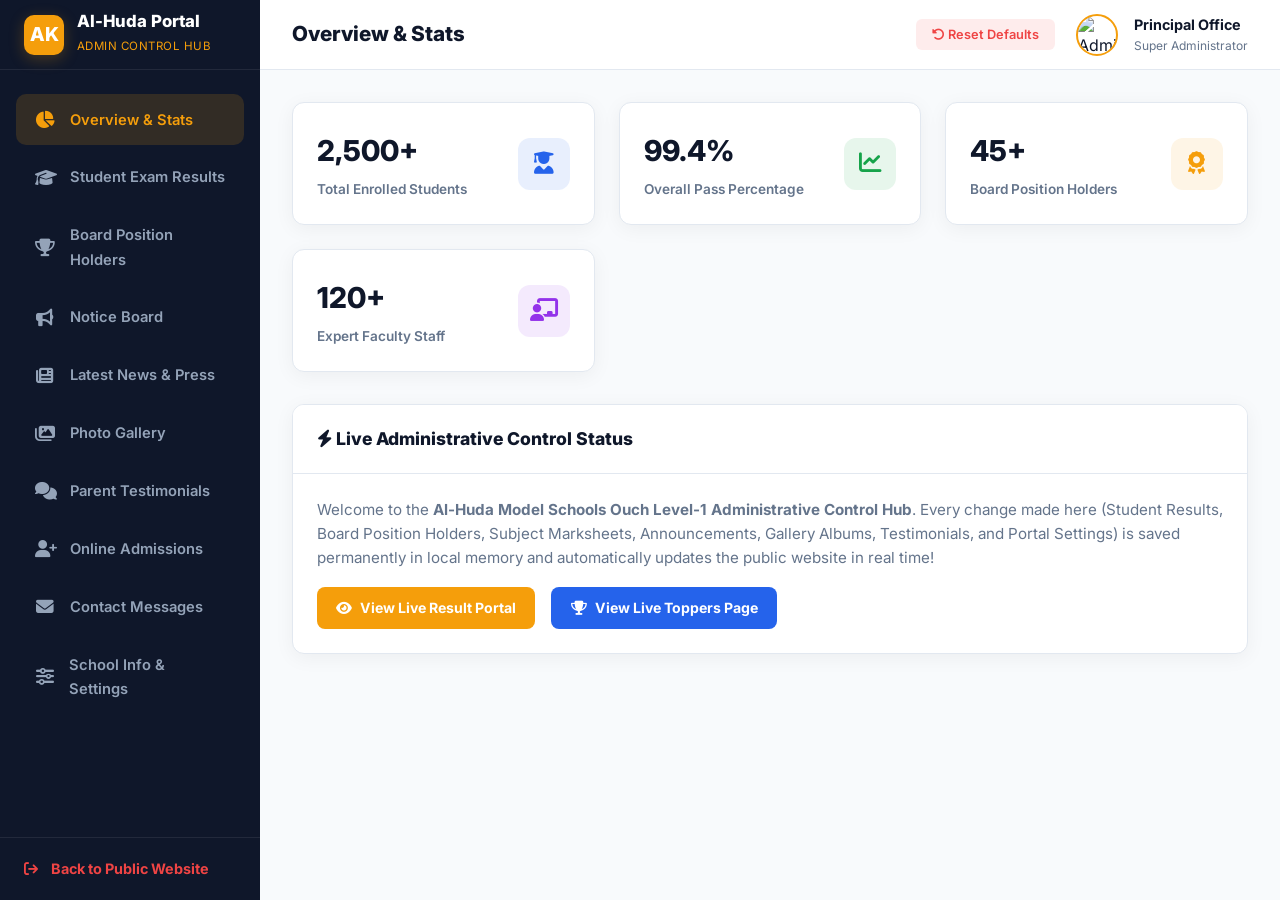
==== commit dd6282aa: "Initial commit" ====
--- a/dashboard/index.html
+++ b/dashboard/index.html
@@ -3,7 +3,7 @@
 <head>
   <meta charset="UTF-8">
   <meta name="viewport" content="width=device-width, initial-scale=1.0">
-  <title>Central Admin & Data Control Dashboard | Al Khuda Model School & College</title>
+  <title>Central Admin & Data Control Dashboard | Al-Huda Model Schools Ouch</title>
   
   <link rel="stylesheet" href="https://cdnjs.cloudflare.com/ajax/libs/font-awesome/6.4.0/css/all.min.css">
   <link rel="stylesheet" href="../styles.css?v=90.0">
@@ -16,7 +16,7 @@
     <div class="sidebar-header">
       <div class="logo-icon">AK</div>
       <div class="logo-text">
-        <h2>Al Khuda Portal</h2>
+        <h2>Al-Huda Portal</h2>
         <span>Admin Control Hub</span>
       </div>
     </div>
@@ -105,7 +105,7 @@
           </div>
           <div style="padding: 1.5rem;">
             <p style="color: var(--text-muted); font-size: 0.95rem; line-height: 1.6; margin-bottom: 1rem;">
-              Welcome to the <strong>Al Khuda Model School & College Level-1 Administrative Control Hub</strong>. Every change made here (Student Results, Board Position Holders, Subject Marksheets, Announcements, Gallery Albums, Testimonials, and Portal Settings) is saved permanently in local memory and automatically updates the public website in real time!
+              Welcome to the <strong>Al-Huda Model Schools Ouch Level-1 Administrative Control Hub</strong>. Every change made here (Student Results, Board Position Holders, Subject Marksheets, Announcements, Gallery Albums, Testimonials, and Portal Settings) is saved permanently in local memory and automatically updates the public website in real time!
             </p>
             <div style="display: flex; gap: 1rem; flex-wrap: wrap;">
               <a href="../results.html" target="_blank" class="btn-primary-admin" style="text-decoration: none;"><i class="fa-solid fa-eye"></i> View Live Result Portal</a>
@@ -559,7 +559,7 @@
 
         <div class="form-group">
           <label>Student Statement / Quote</label>
-          <input type="text" class="form-control" id="topperQuote" placeholder="e.g. Success comes with hard work and guidance from Al Khuda faculty.">
+          <input type="text" class="form-control" id="topperQuote" placeholder="e.g. Success comes with hard work and guidance from Al-Huda faculty.">
         </div>
 
         <div style="display: flex; gap: 1rem; justify-content: flex-end; margin-top: 1rem;">
--- a/styles.css
+++ b/styles.css
@@ -357,6 +357,16 @@
   flex-shrink: 0;
 }
 
+.brand-logo-img {
+  height: 52px;
+  width: auto;
+  max-width: 70px;
+  object-fit: contain;
+  border-radius: var(--radius-sm);
+  flex-shrink: 0;
+  filter: drop-shadow(0 2px 6px rgba(0,0,0,0.12));
+}
+
 .logo-badge {
   width: 38px;
   height: 38px;
@@ -383,9 +393,9 @@
 }
 
 .brand-sub {
-  font-size: 0.62rem;
+  font-size: 0.65rem;
   color: var(--accent-gold);
-  letter-spacing: 1px;
+  letter-spacing: 0.8px;
   text-transform: uppercase;
   display: block;
   font-weight: 800;
@@ -433,9 +443,91 @@
   flex-shrink: 0;
 }
 
-.theme-toggle-btn {
-  display: none !important;
-}
+/* Mobile Menu Toggle Button */
+.mobile-menu-btn {
+  display: none;
+  width: 44px;
+  height: 44px;
+  border-radius: 50%;
+  background: var(--accent-gold-gradient);
+  border: 2px solid var(--accent-gold);
+  color: #ffffff;
+  align-items: center;
+  justify-content: center;
+  font-size: 1.3rem;
+  cursor: pointer;
+  box-shadow: 0 4px 12px rgba(217, 119, 6, 0.3);
+  transition: var(--transition);
+  flex-shrink: 0;
+  z-index: 1001;
+}
+
+.mobile-menu-btn:hover {
+  transform: scale(1.05);
+  box-shadow: 0 6px 18px rgba(217, 119, 6, 0.45);
+}
+
+/* Mobile Slide-Out Drawer Navigation */
+.mobile-nav-drawer {
+  display: none;
+  position: absolute;
+  top: 100%;
+  left: 0;
+  width: 100%;
+  background: #ffffff;
+  border-bottom: 2px solid var(--accent-gold);
+  border-top: 1px solid var(--border-color);
+  box-shadow: 0 20px 40px rgba(15, 23, 42, 0.18);
+  padding: 1.25rem 1.5rem;
+  z-index: 999999;
+}
+
+.mobile-nav-drawer.active {
+  display: flex !important;
+  flex-direction: column !important;
+  gap: 0.8rem !important;
+}
+
+[data-theme="dark"] .mobile-nav-drawer {
+  background: #0f172a;
+}
+
+.mobile-nav-links {
+  display: flex;
+  flex-direction: column;
+  gap: 0.5rem;
+}
+
+.mobile-nav-link {
+  display: flex;
+  align-items: center;
+  gap: 0.8rem;
+  padding: 0.75rem 1rem;
+  border-radius: var(--radius-sm);
+  font-size: 0.95rem;
+  font-weight: 700;
+  color: var(--text-primary);
+  transition: var(--transition);
+}
+
+.mobile-nav-link:hover,
+.mobile-nav-link.active {
+  background: rgba(217, 119, 6, 0.12);
+  color: var(--accent-gold);
+}
+
+.mobile-nav-actions {
+  display: flex;
+  gap: 0.6rem;
+  margin-top: 0.8rem;
+  padding-top: 0.8rem;
+  border-top: 1px solid var(--border-color);
+}
+
+.mobile-nav-actions .btn {
+  flex: 1;
+  text-align: center;
+  justify-content: center;
 }
 
 /* ==========================================================================
@@ -1160,26 +1252,28 @@
   transition: var(--transition);
 }
 
-.search-input:focus {
-  border-color: var(--accent-gold);
-  background: #ffffff;
-  box-shadow: 0 0 0 3px var(--accent-gold-glow);
+/* Mobile Table Swipe Hint */
+.mobile-swipe-hint {
+  display: none;
+  align-items: center;
+  gap: 0.5rem;
+  font-size: 0.78rem;
+  font-weight: 700;
+  color: var(--accent-gold);
+  background: rgba(254, 243, 199, 0.5);
+  border: 1px solid rgba(217, 119, 6, 0.25);
+  padding: 0.5rem 0.8rem;
+  border-radius: var(--radius-sm);
+  margin-bottom: 0.8rem;
 }
 
 .table-responsive {
   overflow-x: auto;
-  scrollbar-width: none !important;
-  -ms-overflow-style: none !important;
+  -webkit-overflow-scrolling: touch;
   border-radius: var(--radius-md);
   border: 1px solid var(--border-color);
   background: #ffffff;
   box-shadow: var(--shadow-sm);
-}
-
-.table-responsive::-webkit-scrollbar {
-  display: none !important;
-  width: 0 !important;
-  height: 0 !important;
 }
 
 .results-table {
@@ -1435,6 +1529,14 @@
   border-top: 1px solid var(--border-color);
 }
 
+.footer .brand-name {
+  color: #ffffff !important;
+}
+
+.footer .brand-sub {
+  color: #fbbf24 !important;
+}
+
 .footer-grid {
   display: grid;
   grid-template-columns: 2fr 1fr 1fr 1.5fr;
@@ -1561,20 +1663,9 @@
     height: auto !important;
     background: #ffffff !important;
     backdrop-filter: none !important;
-    padding: 0 !important;
-    margin: 0 !important;
-  }
-
-  .modal-content {
-    border: none !important;
-    box-shadow: none !important;
-    max-width: 100% !important;
-    width: 100% !important;
-    max-height: none !important;
     overflow: visible !important;
     padding: 0 !important;
     transform: none !important;
-    background: #ffffff !important;
   }
 
   .report-card-container {
@@ -1763,3 +1854,388 @@
   padding-top: 1.2rem;
   border-top: 1px solid var(--border-color);
 }
+
+/* ==========================================================================
+   FULL MOBILE RESPONSIVENESS & PRINCIPAL SECTION STYLING
+   ========================================================================== */
+.principal-layout {
+  display: grid;
+  grid-template-columns: minmax(260px, 340px) 1fr;
+  align-items: center;
+  gap: 3.5rem;
+}
+
+.principal-img-box {
+  position: relative;
+  text-align: center;
+  max-width: 340px;
+  margin: 0 auto;
+  width: 100%;
+}
+
+.principal-img-card {
+  background: linear-gradient(135deg, #fef3c7 0%, #ffffff 100%);
+  border-radius: var(--radius-lg);
+  padding: 0.6rem;
+  border: 1px solid var(--border-gold);
+  box-shadow: 0 10px 28px rgba(217, 119, 6, 0.15);
+}
+
+.principal-img {
+  width: 100%;
+  max-height: 380px;
+  object-fit: cover;
+  object-position: top center;
+  border-radius: var(--radius-md);
+  box-shadow: var(--shadow-sm);
+  display: block;
+}
+
+.principal-quote {
+  font-size: 1.05rem;
+  color: var(--text-secondary);
+  margin-bottom: 1.5rem;
+  line-height: 1.8;
+}
+
+.principal-name {
+  font-family: var(--font-heading);
+  font-size: 1.3rem;
+  font-weight: 800;
+  color: var(--accent-gold);
+  margin-bottom: 0.2rem;
+}
+
+.principal-title {
+  font-size: 0.92rem;
+  font-weight: 600;
+  color: var(--text-muted);
+}
+
+/* Tablet & Mobile Responsiveness Breakpoints */
+@media (max-width: 992px) {
+  .nav-links { display: none !important; }
+  .nav-actions { display: none !important; }
+  .mobile-menu-btn { display: flex !important; }
+
+  .mobile-swipe-hint {
+    display: flex !important;
+  }
+
+  .results-table {
+    min-width: 680px !important;
+  }
+
+  .results-table th {
+    padding: 0.7rem 0.6rem !important;
+    font-size: 0.78rem !important;
+  }
+
+  .results-table td {
+    padding: 0.65rem 0.6rem !important;
+    font-size: 0.82rem !important;
+  }
+
+  .principal-layout {
+    grid-template-columns: 1fr !important;
+    gap: 2.2rem !important;
+    text-align: center !important;
+  }
+  .principal-img-box {
+    max-width: 280px !important;
+  }
+  .principal-img {
+    max-height: 320px !important;
+  }
+}
+
+/* Mobile Hero Stats Landscape Marquee Loop */
+@media (max-width: 768px) {
+  /* Prevent horizontal overflow on mobile screens */
+  html, body {
+    overflow-x: hidden !important;
+    max-width: 100vw !important;
+  }
+
+  .hero {
+    padding-top: 1.8rem !important;
+    padding-bottom: 2.2rem !important;
+  }
+
+  .hero-badge {
+    margin-bottom: 1rem !important;
+    font-size: 0.78rem !important;
+    padding: 0.35rem 0.9rem !important;
+  }
+
+  .hero-stats {
+    display: grid !important;
+    grid-template-columns: repeat(2, 1fr) !important;
+    gap: 1rem !important;
+    padding-top: 1.5rem !important;
+    border-top: 1px solid var(--border-color) !important;
+    width: 100% !important;
+  }
+
+  .stat-item {
+    display: flex !important;
+    flex-direction: column !important;
+    align-items: center !important;
+    justify-content: center !important;
+    padding: 0.9rem 0.6rem !important;
+    background: rgba(254, 243, 199, 0.35) !important;
+    border: 1px solid rgba(217, 119, 6, 0.25) !important;
+    border-radius: 14px !important;
+    box-shadow: 0 4px 15px rgba(217, 119, 6, 0.05) !important;
+    text-align: center !important;
+  }
+
+  .stat-item h3 {
+    font-size: 1.6rem !important;
+  }
+
+  .stat-item p {
+    font-size: 0.78rem !important;
+  }
+
+  .container {
+    padding-left: 1rem !important;
+    padding-right: 1rem !important;
+  }
+
+  /* Header Navigation & Topbar on Mobile */
+  .nav-links { display: none !important; }
+  .nav-actions { display: none !important; }
+  .mobile-menu-btn { display: flex !important; }
+
+  .nav-actions .btn {
+    flex: 1 !important;
+    text-align: center !important;
+    padding: 0.5rem 0.8rem !important;
+    font-size: 0.8rem !important;
+  }
+
+  /* Hero Section on Mobile */
+  .hero-title {
+    font-size: 2rem !important;
+    line-height: 1.25 !important;
+  }
+
+  .hero-subtitle {
+    font-size: 0.95rem !important;
+  }
+
+  .hero-ctas {
+    flex-direction: column !important;
+    width: 100% !important;
+  }
+
+  .hero-ctas .btn {
+    width: 100% !important;
+    justify-content: center !important;
+  }
+
+  /* Toppers Cards on Mobile Phones */
+  .class-group-card {
+    min-width: 86vw !important;
+    max-width: 90vw !important;
+    padding: 1.2rem 1rem !important;
+  }
+
+  .class-top-three-row {
+    grid-template-columns: repeat(3, 1fr) !important;
+    gap: 0.5rem !important;
+  }
+
+  .mini-topper-item {
+    padding: 0.8rem 0.4rem !important;
+  }
+
+  .mini-img {
+    width: 48px !important;
+    height: 48px !important;
+  }
+
+  .mini-name {
+    font-size: 0.8rem !important;
+  }
+
+  .mini-roll, .mini-score {
+    font-size: 0.7rem !important;
+  }
+
+  /* Class Selector Cards Grid on Mobile */
+  .class-grid-cards {
+    grid-template-columns: repeat(2, 1fr) !important;
+    gap: 0.8rem !important;
+  }
+
+  .class-card-item {
+    padding: 1.2rem 0.8rem !important;
+  }
+
+  /* Overall Toppers Grid on Mobile */
+  .overall-grid {
+    grid-template-columns: 1fr !important;
+    gap: 1.2rem !important;
+  }
+
+  /* Footer Grid on Mobile */
+  .footer-grid {
+    grid-template-columns: 1fr !important;
+    gap: 2rem !important;
+    text-align: center !important;
+  }
+
+  /* Official Marksheet Report Card Mobile Overrides */
+  .modal-backdrop {
+    padding: 0.5rem !important;
+  }
+
+  .modal-content {
+    width: 100% !important;
+    max-width: 100% !important;
+    padding: 1.2rem 0.9rem !important;
+    margin: 0.5rem auto !important;
+    border-radius: 12px !important;
+    max-height: 92vh !important;
+    overflow-y: auto !important;
+  }
+
+  .report-card-container {
+    padding: 1.2rem 0.6rem !important;
+  }
+
+  .report-school-title {
+    font-size: 1.25rem !important;
+  }
+
+  .report-subtitle {
+    font-size: 0.76rem !important;
+  }
+
+  .report-meta-grid {
+    grid-template-columns: 1fr !important;
+    gap: 0.4rem !important;
+    padding: 0.9rem 0.8rem !important;
+  }
+
+  .meta-row {
+    font-size: 0.85rem !important;
+    padding: 0.35rem 0 !important;
+  }
+
+  /* Table Horizontal Scrolling on Mobile */
+  .table-responsive {
+    overflow-x: auto !important;
+    -webkit-overflow-scrolling: touch !important;
+    margin-bottom: 1.2rem !important;
+    border-radius: 8px !important;
+    border: 1px solid var(--border-color) !important;
+  }
+
+  .report-table {
+    min-width: 500px !important;
+    margin-bottom: 0 !important;
+    border: none !important;
+  }
+
+  .report-table th {
+    padding: 0.6rem 0.4rem !important;
+    font-size: 0.78rem !important;
+  }
+
+  .report-table td {
+    padding: 0.55rem 0.4rem !important;
+    font-size: 0.82rem !important;
+  }
+
+  .report-summary-box {
+    grid-template-columns: repeat(2, 1fr) !important;
+    gap: 0.7rem !important;
+  }
+
+  .summary-item {
+    padding: 0.8rem 0.5rem !important;
+  }
+
+  .summary-item label {
+    font-size: 0.68rem !important;
+  }
+
+  .summary-item span {
+    font-size: 1.05rem !important;
+  }
+
+  .report-footer-signatures {
+    grid-template-columns: 1fr !important;
+    gap: 1.2rem !important;
+    margin-top: 1.8rem !important;
+  }
+
+  .sig-box {
+    padding-top: 0.6rem !important;
+    font-size: 0.8rem !important;
+  }
+
+  .report-actions {
+    flex-direction: column !important;
+    width: 100% !important;
+    gap: 0.8rem !important;
+  }
+
+  .report-actions .btn {
+    width: 100% !important;
+    justify-content: center !important;
+  }
+
+  /* Admissions Mobile Overrides */
+  .admission-card-wrap {
+    padding: 1.5rem 1.1rem !important;
+  }
+
+  .form-grid-2 {
+    grid-template-columns: 1fr !important;
+    gap: 1rem !important;
+    margin-bottom: 1rem !important;
+  }
+}
+
+/* Default Admission Form & Form Grid Styling */
+.admission-card-wrap {
+  padding: 3rem;
+  border: 1px solid var(--border-gold);
+}
+
+.form-grid-2 {
+  display: grid;
+  grid-template-columns: 1fr 1fr;
+  gap: 1.2rem;
+  margin-bottom: 1.2rem;
+}
+
+@media (max-width: 480px) {
+  .class-grid-cards {
+    grid-template-columns: 1fr !important;
+  }
+  .class-top-three-row {
+    grid-template-columns: 1fr !important;
+    gap: 0.8rem !important;
+  }
+  .mini-img {
+    width: 56px !important;
+    height: 56px !important;
+  }
+
+  .report-summary-box {
+    grid-template-columns: 1fr !important;
+  }
+
+  .modal-close-btn {
+    top: 0.6rem !important;
+    right: 0.6rem !important;
+    width: 32px !important;
+    height: 32px !important;
+    font-size: 0.95rem !important;
+  }
+}
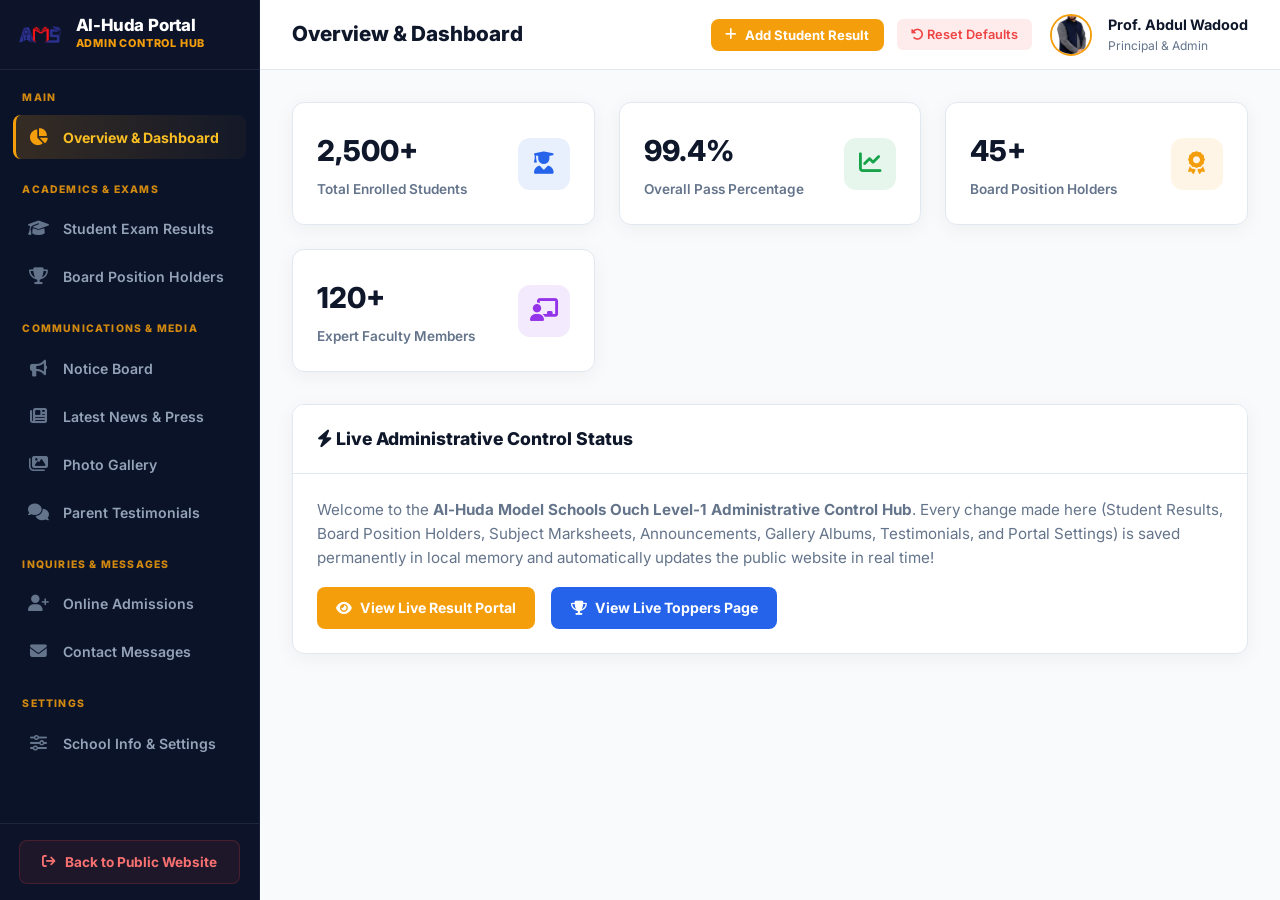
==== commit a14d8925: "." ====
--- a/dashboard/index.html
+++ b/dashboard/index.html
@@ -11,10 +11,13 @@
 </head>
 <body>
 
+  <!-- Sidebar Overlay for Mobile -->
+  <div class="sidebar-overlay" id="sidebarOverlay" onclick="toggleAdminMobileSidebar()"></div>
+
   <!-- Admin Sidebar -->
-  <aside class="sidebar">
+  <aside class="sidebar" id="adminSidebar">
     <div class="sidebar-header">
-      <div class="logo-icon">AK</div>
+      <img src="../images/logo.png" alt="Al-Huda Logo" class="sidebar-logo-img">
       <div class="logo-text">
         <h2>Al-Huda Portal</h2>
         <span>Admin Control Hub</span>
@@ -22,10 +25,13 @@
     </div>
 
     <nav class="sidebar-menu">
+      <div class="sidebar-section-title">MAIN</div>
       <div class="menu-item active" data-tab="tab-overview">
         <i class="fa-solid fa-chart-pie"></i>
-        <span>Overview & Stats</span>
-      </div>
+        <span>Overview & Dashboard</span>
+      </div>
+
+      <div class="sidebar-section-title">ACADEMICS & EXAMS</div>
       <div class="menu-item" data-tab="tab-results">
         <i class="fa-solid fa-graduation-cap"></i>
         <span>Student Exam Results</span>
@@ -34,6 +40,8 @@
         <i class="fa-solid fa-trophy"></i>
         <span>Board Position Holders</span>
       </div>
+
+      <div class="sidebar-section-title">COMMUNICATIONS & MEDIA</div>
       <div class="menu-item" data-tab="tab-notices">
         <i class="fa-solid fa-bullhorn"></i>
         <span>Notice Board</span>
@@ -50,6 +58,8 @@
         <i class="fa-solid fa-comments"></i>
         <span>Parent Testimonials</span>
       </div>
+
+      <div class="sidebar-section-title">INQUIRIES & MESSAGES</div>
       <div class="menu-item" data-tab="tab-admissions-submissions">
         <i class="fa-solid fa-user-plus"></i>
         <span>Online Admissions</span>
@@ -58,6 +68,8 @@
         <i class="fa-solid fa-envelope"></i>
         <span>Contact Messages</span>
       </div>
+
+      <div class="sidebar-section-title">SETTINGS</div>
       <div class="menu-item" data-tab="tab-settings">
         <i class="fa-solid fa-sliders"></i>
         <span>School Info & Settings</span>
@@ -76,16 +88,26 @@
     
     <!-- Top Navigation Bar -->
     <header class="top-nav">
-      <h1 class="page-title" id="pageTitle">Overview & Stats</h1>
-
-      <div class="user-profile">
-        <button class="btn-action btn-delete" style="padding: 0.5rem 1rem; font-size: 0.8rem;" onclick="resetSchoolDataToDefault()" title="Reset to Factory Defaults">
+      <div style="display: flex; align-items: center; gap: 1rem;">
+        <button class="mobile-toggle-btn" id="adminMobileMenuBtn" onclick="toggleAdminMobileSidebar()">
+          <i class="fa-solid fa-bars"></i>
+        </button>
+        <h1 class="page-title" id="pageTitle">Overview & Dashboard</h1>
+      </div>
+
+      <div class="top-nav-actions">
+        <button class="btn-primary-admin" onclick="openAddStudentModal()" style="font-size: 0.82rem; padding: 0.5rem 0.9rem;">
+          <i class="fa-solid fa-plus"></i> Add Student Result
+        </button>
+        <button class="btn-action btn-delete" style="padding: 0.5rem 0.9rem; font-size: 0.8rem;" onclick="resetSchoolDataToDefault()" title="Reset to Factory Defaults">
           <i class="fa-solid fa-rotate-left"></i> Reset Defaults
         </button>
-        <img src="https://images.unsplash.com/photo-1534528741775-53994a69daeb?auto=format&fit=crop&q=80&w=200" alt="Admin" class="user-avatar">
-        <div class="user-info">
-          <h4>Principal Office</h4>
-          <p>Super Administrator</p>
+        <div class="user-profile">
+          <img src="../images/principal.jpeg" onerror="this.src='https://images.unsplash.com/photo-1534528741775-53994a69daeb?auto=format&fit=crop&q=80&w=200';" alt="Principal" class="user-avatar">
+          <div class="user-info">
+            <h4>Prof. Abdul Wadood</h4>
+            <p>Principal & Admin</p>
+          </div>
         </div>
       </div>
     </header>
--- a/styles.css
+++ b/styles.css
@@ -828,26 +828,15 @@
   padding: 0.5rem 0;
 }
 
-/* Smooth white gradient edge mask to eliminate sharp side cuts on cards */
+/* White gradient edge mask removed for crisp clear card visibility */
 .carousel-wrapper::before,
-.carousel-wrapper::after {
-  content: '';
-  position: absolute;
-  top: 0;
-  bottom: 0;
-  width: 90px;
-  z-index: 10;
-  pointer-events: none;
-}
-
-.carousel-wrapper::before {
-  left: 0;
-  background: linear-gradient(to right, #ffffff 0%, rgba(255, 255, 255, 0) 100%);
-}
-
-.carousel-wrapper::after {
-  right: 0;
-  background: linear-gradient(to left, #ffffff 0%, rgba(255, 255, 255, 0) 100%);
+.carousel-wrapper::after,
+.landscape-wrapper::before,
+.landscape-wrapper::after,
+.class-filter-pills-wrapper::before,
+.class-filter-pills-wrapper::after {
+  display: none !important;
+  content: none !important;
 }
 
 .carousel-controls {
@@ -907,46 +896,48 @@
 /* ==========================================================================
    PURE HARDWARE-ACCELERATED GPU MARQUEE ANIMATION FOR LANDSCAPE SHOWCASE
    ========================================================================== */
-@keyframes marqueeSlow {
-  0% {
-    transform: translate3d(0, 0, 0);
-  }
-  100% {
-    transform: translate3d(-50%, 0, 0);
-  }
+.landscape-wrapper,
+.class-filter-pills-wrapper,
+.carousel-wrapper {
+  width: 100% !important;
+  overflow-x: auto !important;
+  -webkit-overflow-scrolling: touch !important;
+  cursor: grab;
+  user-select: none;
+  -webkit-user-select: none;
+  padding: 0.5rem 0 !important;
+  position: relative !important;
+  scrollbar-width: none !important;
+  -ms-overflow-style: none !important;
+}
+
+.landscape-wrapper:active,
+.class-filter-pills-wrapper:active,
+.carousel-wrapper:active {
+  cursor: grabbing;
+}
+
+.landscape-wrapper::-webkit-scrollbar,
+.class-filter-pills-wrapper::-webkit-scrollbar,
+.carousel-wrapper::-webkit-scrollbar {
+  display: none !important;
+  width: 0 !important;
+  height: 0 !important;
 }
 
 .landscape-scroll-container {
   display: flex !important;
   justify-content: flex-start !important;
   gap: 2rem !important;
-  overflow-x: visible !important;
-  position: relative !important;
   padding: 1.2rem 0.5rem !important;
   width: max-content !important;
-  animation: marqueeSlow 110s linear infinite !important;
-  will-change: transform;
-}
-
-.landscape-scroll-container:hover,
-.landscape-scroll-container.is-paused {
-  animation-play-state: paused !important;
 }
 
 .class-filter-pills {
   display: flex !important;
   gap: 0.8rem !important;
-  overflow-x: visible !important;
-  position: relative !important;
   padding: 0.5rem 0.5rem 1rem 0.5rem !important;
   width: max-content !important;
-  animation: marqueeSlow 90s linear infinite !important;
-  will-change: transform;
-}
-
-.class-filter-pills:hover,
-.class-filter-pills.is-paused {
-  animation-play-state: paused !important;
 }
 
 /* ==========================================================================
@@ -1544,11 +1535,22 @@
   margin-bottom: 3rem;
 }
 
-.footer-col h4 {
+.footer-col h4,
+.footer-col-title {
   font-family: var(--font-heading);
   color: #ffffff;
   font-size: 1.15rem;
   margin-bottom: 1.2rem;
+  display: flex;
+  align-items: center;
+  justify-content: space-between;
+}
+
+.footer-chevron {
+  display: none;
+  font-size: 0.85rem;
+  transition: transform 0.3s ease;
+  color: var(--accent-gold);
 }
 
 .footer-links {
@@ -1957,6 +1959,74 @@
     max-width: 100vw !important;
   }
 
+  /* Mobile Footer Accordion Dropdown Styles */
+  .footer {
+    text-align: center !important;
+  }
+
+  .footer-grid {
+    grid-template-columns: 1fr !important;
+    gap: 1.2rem !important;
+    text-align: center !important;
+  }
+
+  .footer .brand-logo {
+    justify-content: center !important;
+    margin-left: auto !important;
+    margin-right: auto !important;
+  }
+
+  .footer p {
+    margin-left: auto !important;
+    margin-right: auto !important;
+  }
+
+  .footer-accordion {
+    border-bottom: 1px solid rgba(255, 255, 255, 0.1);
+    padding-bottom: 0.5rem;
+    text-align: center !important;
+  }
+
+  .footer-col-title {
+    cursor: pointer !important;
+    margin-bottom: 0.4rem !important;
+    padding: 0.6rem 0 !important;
+    user-select: none;
+    display: flex !important;
+    align-items: center !important;
+    justify-content: center !important;
+    gap: 0.6rem !important;
+    text-align: center !important;
+  }
+
+  .footer-chevron {
+    display: inline-block !important;
+  }
+
+  .footer-accordion.open .footer-chevron {
+    transform: rotate(180deg);
+  }
+
+  .footer-accordion .footer-links {
+    max-height: 0;
+    overflow: hidden;
+    opacity: 0;
+    transition: all 0.35s cubic-bezier(0.4, 0, 0.2, 1);
+    padding-left: 0 !important;
+    text-align: center !important;
+  }
+
+  .footer-accordion.open .footer-links {
+    max-height: 300px;
+    opacity: 1;
+    margin-top: 0.6rem;
+    margin-bottom: 0.8rem;
+  }
+
+  .footer-links li {
+    text-align: center !important;
+  }
+
   .hero {
     padding-top: 1.8rem !important;
     padding-bottom: 2.2rem !important;
@@ -2076,8 +2146,20 @@
 
   /* Overall Toppers Grid on Mobile */
   .overall-grid {
+    display: grid !important;
     grid-template-columns: 1fr !important;
-    gap: 1.2rem !important;
+    justify-items: center !important;
+    align-items: center !important;
+    gap: 1.5rem !important;
+    width: 100% !important;
+  }
+
+  .overall-grid .topper-card {
+    width: 100% !important;
+    max-width: 380px !important;
+    min-width: 0 !important;
+    margin: 0 auto !important;
+    box-sizing: border-box !important;
   }
 
   /* Footer Grid on Mobile */
--- a/dashboard/dashboard.css
+++ b/dashboard/dashboard.css
@@ -37,7 +37,7 @@
 /* Sidebar Layout */
 .sidebar {
   width: var(--sidebar-width);
-  background: var(--bg-sidebar);
+  background: #0b1329;
   color: #ffffff;
   display: flex;
   flex-direction: column;
@@ -46,97 +46,148 @@
   bottom: 0;
   left: 0;
   z-index: 100;
-  transition: all 0.3s ease;
+  transition: all 0.3s cubic-bezier(0.16, 1, 0.3, 1);
+  border-right: 1px solid rgba(255, 255, 255, 0.06);
 }
 
 .sidebar-header {
   height: var(--header-height);
   display: flex;
   align-items: center;
-  gap: 0.8rem;
-  padding: 0 1.5rem;
+  gap: 0.9rem;
+  padding: 0 1.2rem;
   border-bottom: 1px solid rgba(255,255,255,0.08);
-}
-
-.logo-icon {
-  width: 40px;
-  height: 40px;
-  background: var(--accent-gold);
-  color: #ffffff;
-  border-radius: 10px;
-  display: flex;
-  align-items: center;
-  justify-content: center;
-  font-weight: 800;
-  font-size: 1.2rem;
-  box-shadow: 0 4px 15px var(--accent-gold-glow);
+  background: rgba(15, 23, 42, 0.4);
 }
 
 .logo-text h2 {
   font-size: 1.05rem;
   font-weight: 800;
   color: #ffffff;
-  line-height: 1.2;
+  line-height: 1.1;
+  letter-spacing: -0.2px;
 }
 
 .logo-text span {
-  font-size: 0.72rem;
+  font-size: 0.68rem;
   color: var(--accent-gold);
   text-transform: uppercase;
-  letter-spacing: 0.5px;
+  letter-spacing: 0.8px;
+  font-weight: 800;
+  display: block;
+  margin-top: 1px;
 }
 
 .sidebar-menu {
-  padding: 1.5rem 1rem;
+  padding: 1rem 0.8rem;
   display: flex;
   flex-direction: column;
-  gap: 0.4rem;
+  gap: 0.25rem;
   flex-grow: 1;
+  overflow-y: auto;
+  scrollbar-width: none !important;
+  -ms-overflow-style: none !important;
+}
+
+.sidebar-menu::-webkit-scrollbar {
+  display: none !important;
+  width: 0 !important;
+  height: 0 !important;
+}
+
+.sidebar-section-title {
+  font-size: 0.65rem;
+  font-weight: 800;
+  color: var(--accent-gold);
+  letter-spacing: 1.2px;
+  text-transform: uppercase;
+  margin: 1.1rem 0 0.3rem 0.6rem;
+  opacity: 0.85;
+}
+
+.sidebar-section-title:first-child {
+  margin-top: 0.2rem;
 }
 
 .menu-item {
   display: flex;
   align-items: center;
-  gap: 0.9rem;
-  padding: 0.85rem 1.2rem;
-  color: var(--text-sidebar);
+  gap: 0.85rem;
+  padding: 0.65rem 0.9rem;
+  color: #94a3b8;
   text-decoration: none;
-  border-radius: 10px;
-  font-size: 0.92rem;
+  border-radius: 8px;
+  font-size: 0.88rem;
   font-weight: 600;
+  transition: all 0.2s ease;
+  cursor: pointer;
+  position: relative;
+  white-space: nowrap !important;
+}
+
+.menu-item i {
+  font-size: 1.05rem;
+  width: 22px;
+  text-align: center;
+  color: #64748b;
+  transition: color 0.2s ease;
+}
+
+.menu-item:hover {
+  background: rgba(255, 255, 255, 0.05);
+  color: #f8fafc;
+}
+
+.menu-item:hover i {
+  color: var(--accent-gold);
+}
+
+.menu-item.active {
+  background: linear-gradient(90deg, rgba(245, 158, 11, 0.18) 0%, rgba(245, 158, 11, 0.04) 100%);
+  color: #fbbf24 !important;
+  font-weight: 700;
+  border-left: 3.5px solid var(--accent-gold);
+  padding-left: 0.75rem;
+}
+
+.menu-item.active i {
+  color: var(--accent-gold) !important;
+}
+
+.top-nav-actions {
+  display: flex;
+  align-items: center;
+  gap: 0.8rem;
+}
+
+.sidebar-footer {
+  padding: 1rem 1.2rem;
+  border-top: 1px solid rgba(255,255,255,0.08);
+  background: rgba(15, 23, 42, 0.4);
+}
+
+.exit-btn {
+  display: flex;
+  align-items: center;
+  justify-content: center;
+  gap: 0.6rem;
+  color: #f87171;
+  background: rgba(239, 68, 68, 0.08);
+  border: 1px solid rgba(239, 68, 68, 0.2);
+  padding: 0.6rem 1rem;
+  border-radius: 8px;
+  text-decoration: none;
+  font-size: 0.85rem;
+  font-weight: 700;
   transition: all 0.25s ease;
-  cursor: pointer;
-}
-
-.menu-item i {
-  font-size: 1.1rem;
-  width: 20px;
-  text-align: center;
-}
-
-.menu-item:hover, .menu-item.active {
-  background: rgba(245, 158, 11, 0.15);
-  color: var(--accent-gold);
-}
-
-.sidebar-footer {
-  padding: 1.2rem 1.5rem;
-  border-top: 1px solid rgba(255,255,255,0.08);
-}
-
-.exit-btn {
-  display: flex;
-  align-items: center;
-  gap: 0.8rem;
-  color: #ef4444;
-  text-decoration: none;
-  font-size: 0.9rem;
-  font-weight: 700;
-  transition: all 0.2s ease;
+  white-space: nowrap !important;
 }
 
 .exit-btn:hover {
-  opacity: 0.8;
+  background: rgba(239, 68, 68, 0.9);
+  color: #ffffff;
+  border-color: #ef4444;
+  box-shadow: 0 4px 14px rgba(239, 68, 68, 0.3);
 }
 
 /* Main Dashboard Area */
@@ -371,3 +422,101 @@
   border-color: var(--accent-gold);
   box-shadow: 0 0 0 3px var(--accent-gold-glow);
 }
+
+/* Sidebar Logo Image */
+.sidebar-logo-img {
+  width: 42px;
+  height: 42px;
+  object-fit: contain;
+  border-radius: 8px;
+  flex-shrink: 0;
+}
+
+/* Mobile Sidebar Toggle Button */
+.mobile-toggle-btn {
+  display: none;
+  width: 40px;
+  height: 40px;
+  border-radius: 10px;
+  background: var(--accent-gold);
+  color: #ffffff;
+  border: none;
+  align-items: center;
+  justify-content: center;
+  font-size: 1.1rem;
+  cursor: pointer;
+  box-shadow: 0 4px 12px var(--accent-gold-glow);
+}
+
+.sidebar-overlay {
+  display: none;
+  position: fixed;
+  inset: 0;
+  background: rgba(15, 23, 42, 0.65);
+  backdrop-filter: blur(4px);
+  z-index: 99;
+  opacity: 0;
+  transition: opacity 0.3s ease;
+}
+
+.sidebar-overlay.active {
+  display: block;
+  opacity: 1;
+}
+
+/* Responsive Overrides for Mobile & Tablet */
+@media (max-width: 992px) {
+  .mobile-toggle-btn {
+    display: flex !important;
+  }
+
+  .sidebar {
+    transform: translateX(-100%);
+    width: 270px;
+    box-shadow: 0 0 30px rgba(0,0,0,0.3);
+  }
+
+  .sidebar.active {
+    transform: translateX(0);
+  }
+
+  .main-wrapper {
+    margin-left: 0 !important;
+    width: 100% !important;
+  }
+
+  .top-nav {
+    left: 0 !important;
+    width: 100% !important;
+    padding: 0 1rem;
+  }
+
+  .content-body {
+    padding: 1rem !important;
+  }
+
+  .stats-grid {
+    grid-template-columns: repeat(2, 1fr) !important;
+    gap: 1rem !important;
+  }
+
+  .table-responsive-wrapper {
+    overflow-x: auto !important;
+    -webkit-overflow-scrolling: touch !important;
+    margin-bottom: 1rem;
+  }
+}
+
+@media (max-width: 576px) {
+  .stats-grid {
+    grid-template-columns: 1fr !important;
+  }
+
+  .user-info {
+    display: none !important;
+  }
+
+  .page-title {
+    font-size: 1.15rem !important;
+  }
+}
